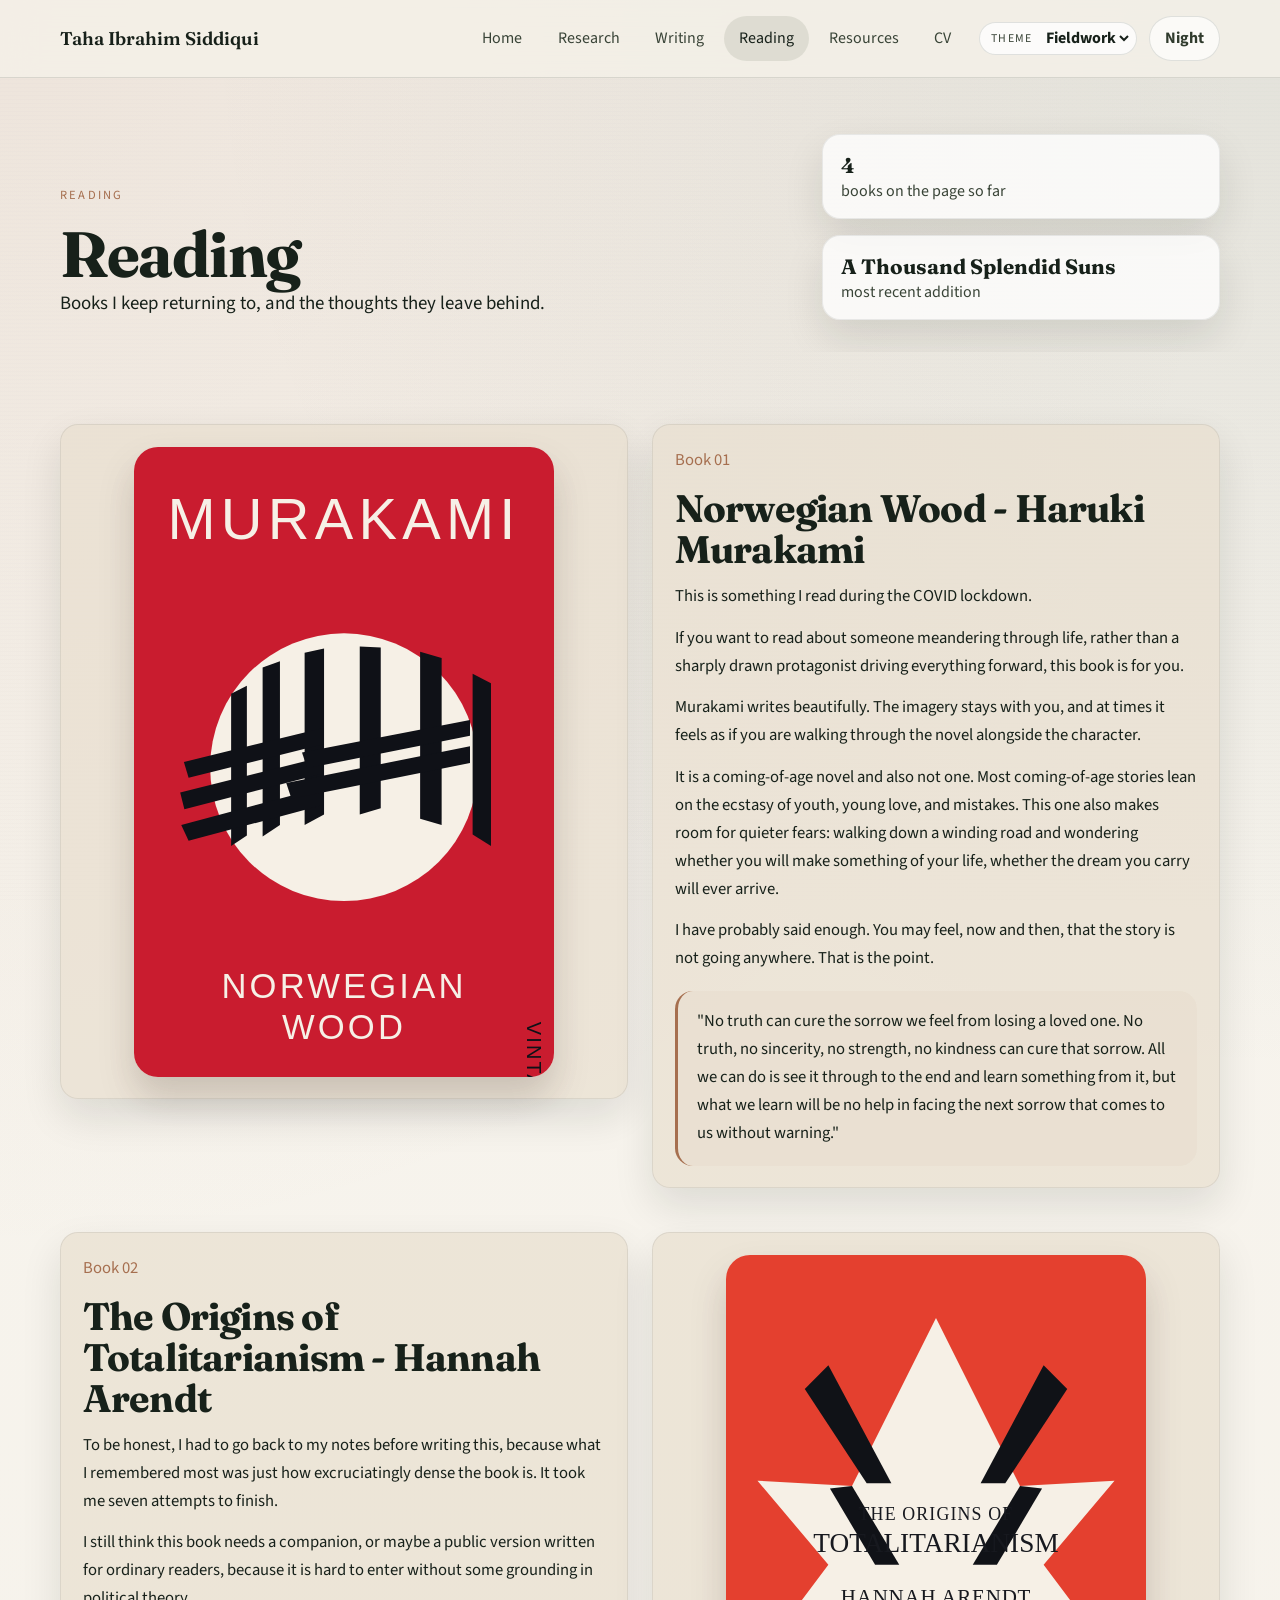
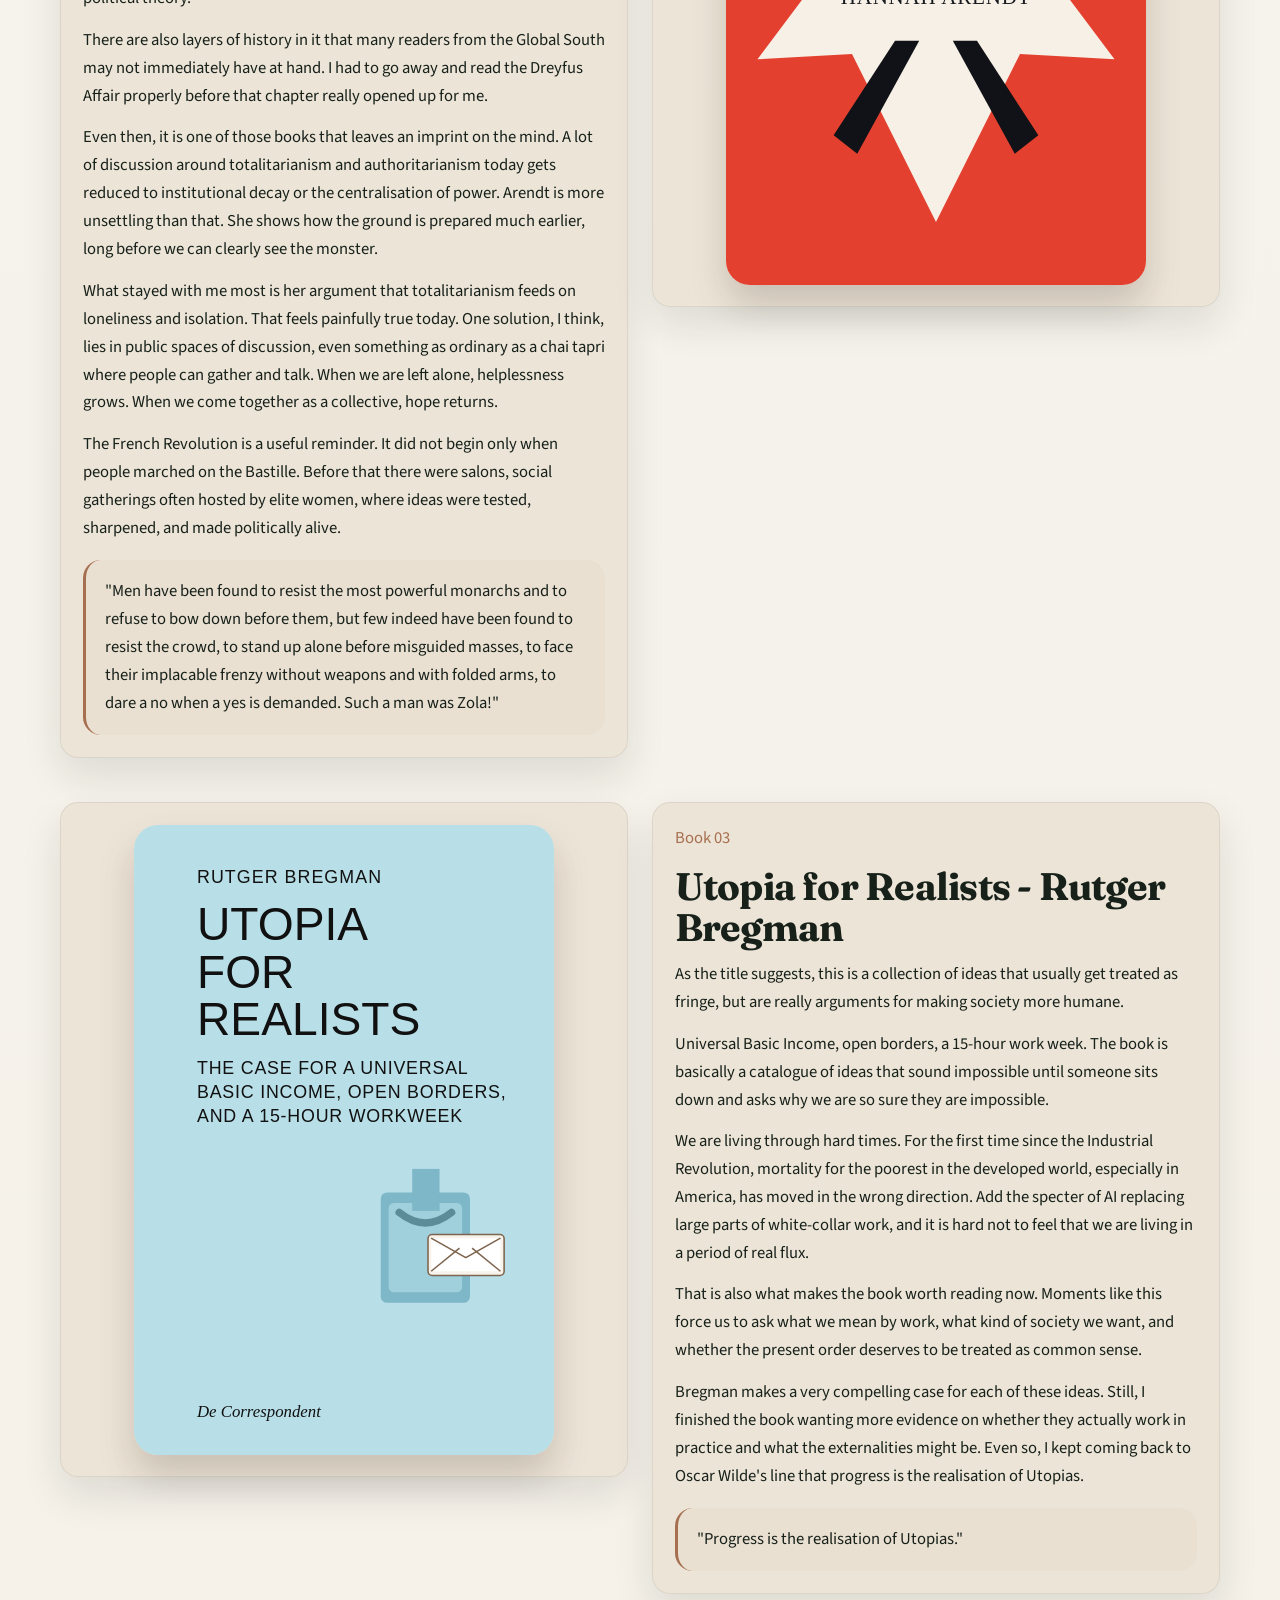
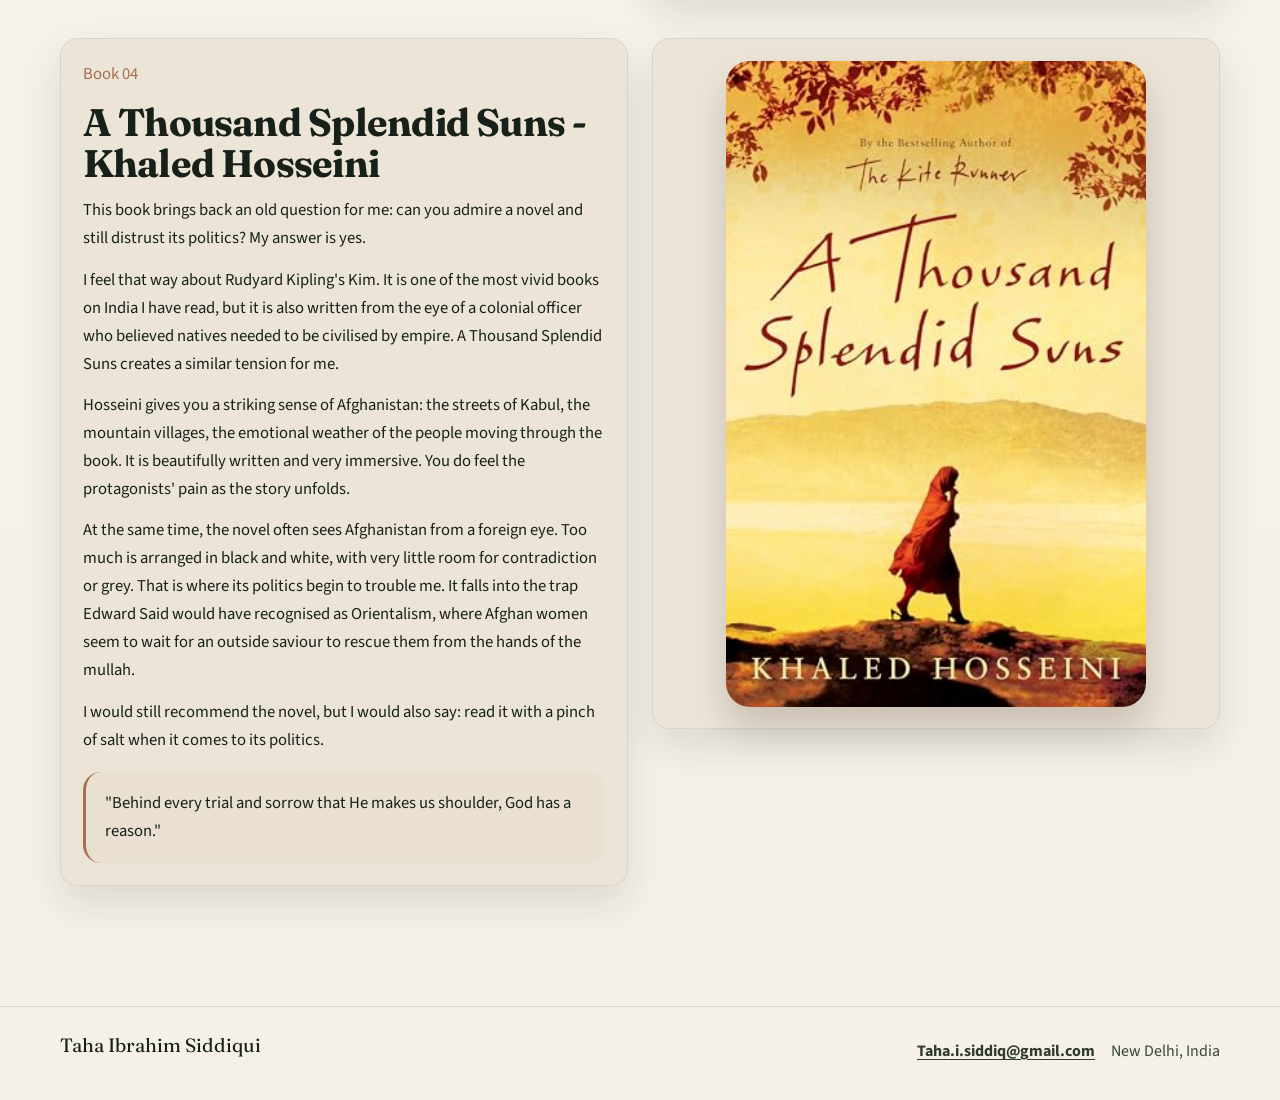
==== reading.html @ 911e57ed "Add Hosseini reading entry" ====
<!DOCTYPE html>
<html lang="en">
<head>
  <meta charset="utf-8">
  <meta name="viewport" content="width=device-width, initial-scale=1">
  <meta name="description" content="Reading notes and favorite books by Taha Ibrahim Siddiqui.">
  <meta name="theme-color" content="#4e5a46">
  <title>Reading | Taha Ibrahim Siddiqui</title>
  <link rel="preconnect" href="https://fonts.googleapis.com">
  <link rel="preconnect" href="https://fonts.gstatic.com" crossorigin>
  <link href="https://fonts.googleapis.com/css2?family=Fraunces:opsz,wght@9..144,400;9..144,500;9..144,600;9..144,700&family=Source+Sans+3:wght@400;500;600;700&display=swap" rel="stylesheet">
  <link rel="stylesheet" href="assets/css/styles.css?v=20260327b">
</head>
<body data-page="reading">
  <a class="skip-link" href="#main-content">Skip to content</a>
  <header class="site-header" id="site-header"></header>
  <main id="main-content">
    <section class="page-hero page-hero--compact reveal" id="page-hero"></section>
    <section class="section-shell reveal" id="reading-page"></section>
  </main>
  <footer class="site-footer" id="site-footer"></footer>
  <noscript>
    <div class="noscript-banner">
      JavaScript is required to render the reading page. The featured title is
      <strong>Norwegian Wood</strong> by Haruki Murakami.
    </div>
  </noscript>
  <script type="module" src="assets/js/reading.js?v=20260331a"></script>
</body>
</html>
---- assets/css/styles.css ----
:root {
  --paper: #f5f1e8;
  --paper-deep: #e9dfcf;
  --ink: #17211a;
  --ink-soft: #394437;
  --olive: #4e5a46;
  --olive-deep: #303b2d;
  --clay: #a66f4f;
  --line: rgba(23, 33, 26, 0.12);
  --shadow: 0 18px 40px rgba(18, 26, 18, 0.11);
  --radius-lg: 28px;
  --radius-md: 18px;
  --shell: min(1160px, calc(100vw - 2rem));
  --transition: 220ms ease;
  --glow-a: rgba(166, 111, 79, 0.12);
  --glow-b: rgba(78, 90, 70, 0.12);
  --hero-top: rgba(78, 90, 70, 0.2);
  --hero-bottom: rgba(48, 59, 45, 0.48);
  --hero-text: #f7f4ee;
  --hero-text-muted: rgba(247, 244, 238, 0.78);
  --surface: rgba(255, 255, 255, 0.76);
  --surface-soft: rgba(233, 223, 207, 0.7);
  --surface-strong: rgba(245, 241, 232, 0.96);
  --gallery-top: #303b2d;
  --gallery-bottom: #20281f;
  --gallery-glow: rgba(166, 111, 79, 0.22);
  --gallery-frame: rgba(255, 255, 255, 0.08);
  --background-top: #f7f4ee;
  --body-grain: rgba(255, 255, 255, 0.05);
  --body-lines: rgba(23, 33, 26, 0.015);
  --header-bg: rgba(245, 241, 232, 0.82);
  --nav-hover: rgba(78, 90, 70, 0.12);
  --button-bg: #f7f4ee;
  --button-text: #303b2d;
  --nav-toggle-bg: rgba(255, 255, 255, 0.65);
  --theme-toggle-bg: rgba(255, 255, 255, 0.68);
  --theme-toggle-border: rgba(23, 33, 26, 0.12);
  --theme-toggle-text: #303b2d;
  --theme-toggle-active-bg: #303b2d;
  --theme-toggle-active-text: #f7f4ee;
  --hero-frame-border: rgba(255, 255, 255, 0.76);
  --hero-media-bg: transparent;
  --chip-bg: rgba(78, 90, 70, 0.12);
  --chip-text: #303b2d;
  --article-media-bg: rgba(255, 255, 255, 0.58);
  --resource-media-bg: rgba(255, 255, 255, 0.58);
  --noscript-bg: rgba(255, 255, 255, 0.86);
  --lightbox-button-bg: rgba(247, 244, 238, 0.16);
}

body[data-theme="river"] {
  --paper: #eef4f5;
  --paper-deep: #dbe9e7;
  --ink: #183035;
  --ink-soft: #3d5a60;
  --olive: #336b73;
  --olive-deep: #17474e;
  --clay: #9a6d57;
  --line: rgba(24, 48, 53, 0.12);
  --glow-a: rgba(154, 109, 87, 0.1);
  --glow-b: rgba(51, 107, 115, 0.12);
  --hero-top: rgba(51, 107, 115, 0.2);
  --hero-bottom: rgba(23, 71, 78, 0.5);
  --gallery-top: #17474e;
  --gallery-bottom: #102e33;
  --gallery-glow: rgba(154, 109, 87, 0.18);
}

body[data-theme="brick"] {
  --paper: #f7efe8;
  --paper-deep: #ead6ca;
  --ink: #2e1d18;
  --ink-soft: #5f4138;
  --olive: #8b4f3c;
  --olive-deep: #5f2f22;
  --clay: #b57752;
  --line: rgba(46, 29, 24, 0.12);
  --glow-a: rgba(181, 119, 82, 0.16);
  --glow-b: rgba(95, 47, 34, 0.08);
  --hero-top: rgba(139, 79, 60, 0.22);
  --hero-bottom: rgba(95, 47, 34, 0.5);
  --gallery-top: #5f2f22;
  --gallery-bottom: #341814;
  --gallery-glow: rgba(181, 119, 82, 0.22);
}

body[data-theme="night"] {
  --paper: #101816;
  --paper-deep: #16201d;
  --ink: #edf4ef;
  --ink-soft: #a9bbb3;
  --olive: #78a89b;
  --olive-deep: #b5ddd2;
  --clay: #d5b48e;
  --line: rgba(237, 244, 239, 0.1);
  --shadow: 0 20px 44px rgba(0, 0, 0, 0.35);
  --glow-a: rgba(120, 168, 155, 0.14);
  --glow-b: rgba(77, 102, 129, 0.12);
  --hero-top: rgba(5, 10, 10, 0.12);
  --hero-bottom: rgba(7, 12, 12, 0.52);
  --hero-text: #f2f7f3;
  --hero-text-muted: rgba(242, 247, 243, 0.78);
  --surface: rgba(21, 29, 27, 0.82);
  --surface-soft: rgba(17, 25, 24, 0.9);
  --surface-strong: rgba(21, 29, 27, 0.96);
  --gallery-top: #0f1718;
  --gallery-bottom: #091012;
  --gallery-glow: rgba(120, 168, 155, 0.18);
  --gallery-frame: rgba(255, 255, 255, 0.04);
  --background-top: #0d1312;
  --body-grain: rgba(255, 255, 255, 0.02);
  --body-lines: rgba(255, 255, 255, 0.03);
  --header-bg: rgba(12, 18, 17, 0.82);
  --nav-hover: rgba(120, 168, 155, 0.18);
  --button-bg: #edf4ef;
  --button-text: #10201c;
  --nav-toggle-bg: rgba(15, 22, 21, 0.9);
  --theme-toggle-bg: rgba(18, 27, 25, 0.92);
  --theme-toggle-border: rgba(237, 244, 239, 0.12);
  --theme-toggle-text: #edf4ef;
  --theme-toggle-active-bg: #edf4ef;
  --theme-toggle-active-text: #10201c;
  --hero-frame-border: rgba(255, 255, 255, 0.22);
  --hero-media-bg: transparent;
  --chip-bg: rgba(120, 168, 155, 0.16);
  --chip-text: #d8efe8;
  --article-media-bg: rgba(255, 255, 255, 0.05);
  --resource-media-bg: rgba(255, 255, 255, 0.05);
  --noscript-bg: rgba(21, 29, 27, 0.94);
  --lightbox-button-bg: rgba(237, 244, 239, 0.18);
}

*,
*::before,
*::after {
  box-sizing: border-box;
}

html {
  scroll-behavior: smooth;
}

body {
  margin: 0;
  font-family: "Source Sans 3", sans-serif;
  color: var(--ink);
  background:
    radial-gradient(circle at top left, var(--glow-a), transparent 28%),
    radial-gradient(circle at top right, var(--glow-b), transparent 24%),
    linear-gradient(180deg, var(--background-top) 0%, var(--paper) 100%);
  min-height: 100vh;
}

body::before {
  content: "";
  position: fixed;
  inset: 0;
  pointer-events: none;
  background-image:
    linear-gradient(var(--body-grain), var(--body-grain)),
    repeating-linear-gradient(
      0deg,
      var(--body-lines),
      var(--body-lines) 1px,
      transparent 1px,
      transparent 4px
    );
  opacity: 0.55;
}

img {
  display: block;
  max-width: 100%;
}

a {
  color: inherit;
}

button,
input,
textarea,
select {
  font: inherit;
}

.shell,
.section-shell {
  width: var(--shell);
  margin-inline: auto;
}

.section-shell {
  padding: 4.5rem 0;
}

.section-shell--wide {
  width: min(1240px, calc(100vw - 2rem));
}

.skip-link {
  position: absolute;
  left: 1rem;
  top: -3rem;
  padding: 0.7rem 1rem;
  background: var(--olive-deep);
  color: #fff;
  border-radius: 999px;
  z-index: 20;
}

.skip-link:focus {
  top: 1rem;
}

.site-header {
  position: sticky;
  top: 0;
  z-index: 10;
  backdrop-filter: blur(16px);
  background: var(--header-bg);
  border-bottom: 1px solid var(--line);
}

.site-header__inner {
  display: flex;
  align-items: center;
  justify-content: space-between;
  gap: 1rem;
  padding: 1rem 0;
}

.site-header__cluster {
  display: flex;
  align-items: center;
  gap: 0.75rem;
}

.brand {
  display: inline-flex;
  flex-direction: column;
  gap: 0.1rem;
  text-decoration: none;
}

.brand__eyebrow {
  font-size: 0.74rem;
  letter-spacing: 0.16em;
  text-transform: uppercase;
  color: var(--ink-soft);
}

.brand__name {
  font-family: "Fraunces", serif;
  font-size: 1.15rem;
  font-weight: 600;
}

.site-nav {
  display: flex;
  align-items: center;
  gap: 0.3rem;
}

.site-nav__link {
  text-decoration: none;
  color: var(--ink-soft);
  padding: 0.7rem 0.95rem;
  border-radius: 999px;
  transition: background-color var(--transition), color var(--transition), transform var(--transition);
}

.site-nav__link:hover,
.site-nav__link:focus-visible,
.site-nav__link--active {
  background: var(--nav-hover);
  color: var(--ink);
}

.theme-switcher {
  display: inline-flex;
  align-items: center;
  gap: 0.55rem;
  padding: 0.2rem 0.25rem 0.2rem 0.7rem;
  border-radius: 999px;
  border: 1px solid var(--line);
  background: var(--surface);
}

.theme-switcher__label {
  font-size: 0.74rem;
  letter-spacing: 0.12em;
  text-transform: uppercase;
  color: var(--ink-soft);
}

.theme-select {
  border: none;
  background: transparent;
  color: var(--ink);
  font-weight: 700;
  cursor: pointer;
}

.theme-toggle {
  border: 1px solid var(--theme-toggle-border);
  background: var(--theme-toggle-bg);
  color: var(--theme-toggle-text);
  border-radius: 999px;
  padding: 0.65rem 0.95rem;
  font-weight: 700;
  cursor: pointer;
  transition: transform var(--transition), background-color var(--transition), color var(--transition), border-color var(--transition);
}

.theme-toggle:hover,
.theme-toggle:focus-visible {
  transform: translateY(-1px);
}

.theme-toggle--active {
  background: var(--theme-toggle-active-bg);
  color: var(--theme-toggle-active-text);
}

.nav-toggle {
  display: none;
  border: 1px solid var(--line);
  background: var(--nav-toggle-bg);
  border-radius: 999px;
  padding: 0.65rem 0.95rem;
  color: var(--ink);
  font-weight: 700;
  align-items: center;
  justify-content: center;
  min-width: 4.6rem;
}

.page-hero {
  position: relative;
  overflow: hidden;
}

.page-hero--home {
  padding: 4.5rem 0 3rem;
}

.page-hero--home::before {
  content: "";
  position: absolute;
  inset: 0 0 auto;
  height: 78%;
  background:
    linear-gradient(135deg, rgba(10, 16, 13, 0.02), rgba(10, 16, 13, 0.08)),
    radial-gradient(circle at top left, rgba(255, 255, 255, 0.06), transparent 24%);
  clip-path: polygon(0 0, 100% 0, 100% 82%, 0 100%);
}

.hero-background {
  position: absolute;
  inset: 0 0 auto;
  height: 78%;
  overflow: hidden;
  clip-path: polygon(0 0, 100% 0, 100% 82%, 0 100%);
}

.hero-background__video,
.hero-background__poster,
.hero-background__veil {
  position: absolute;
  inset: 0;
  width: 100%;
  height: 100%;
}

.hero-background__video,
.hero-background__poster {
  object-fit: cover;
}

.hero-background__poster {
  display: none;
}

.hero-background__veil {
  background:
    linear-gradient(120deg, rgba(7, 12, 10, 0.18), rgba(7, 12, 10, 0.02) 40%, rgba(7, 12, 10, 0.24)),
    linear-gradient(135deg, var(--hero-top), var(--hero-bottom));
}

.hero-background--static .hero-background__video {
  display: none;
}

.hero-background--static .hero-background__poster {
  display: block;
}

.page-hero--compact {
  padding: 3.5rem 0 2rem;
}

.hero-grid,
.compact-hero,
.two-column-grid,
.contact-grid,
.card-grid,
.listing-grid,
.resource-grid {
  display: grid;
  gap: 1.5rem;
}

.hero-grid {
  grid-template-columns: minmax(0, 1.35fr) minmax(320px, 0.85fr);
  position: relative;
  z-index: 1;
  align-items: start;
}

.hero-copy {
  color: var(--hero-text);
  padding: 1rem 0 2rem;
}

.eyebrow {
  margin: 0 0 0.9rem;
  font-size: 0.78rem;
  letter-spacing: 0.18em;
  text-transform: uppercase;
  color: var(--hero-text-muted);
}

.page-hero--compact .eyebrow,
.section-heading .eyebrow,
.panel-card__kicker {
  color: var(--clay);
}

h1,
h2,
h3 {
  margin: 0;
  font-family: "Fraunces", serif;
  line-height: 1.06;
  letter-spacing: -0.02em;
}

h1 {
  font-size: clamp(2.8rem, 5vw, 5.25rem);
}

h2 {
  font-size: clamp(2rem, 3vw, 3rem);
}

h3 {
  font-size: 1.45rem;
}

p {
  margin: 0;
  line-height: 1.68;
  font-size: 1.04rem;
}

.hero-copy__lede,
.compact-hero__body,
.section-heading__body {
  font-size: 1.18rem;
  max-width: 62ch;
}

.hero-copy__body {
  display: grid;
  gap: 1rem;
  margin-top: 1.5rem;
  color: rgba(247, 244, 238, 0.9);
}

.button-row,
.card-links,
.gallery-controls,
.filter-bar,
.gallery-dots {
  display: flex;
  flex-wrap: wrap;
  gap: 0.75rem;
}

.button,
.filter-button,
.gallery-dot {
  appearance: none;
  border: none;
  border-radius: 999px;
  text-decoration: none;
  cursor: pointer;
  transition: transform var(--transition), background-color var(--transition), color var(--transition), border-color var(--transition);
}

.button {
  background: var(--button-bg);
  color: var(--button-text);
  padding: 0.88rem 1.2rem;
  font-weight: 700;
  box-shadow: 0 12px 24px rgba(0, 0, 0, 0.08);
}

.button:hover,
.button:focus-visible,
.filter-button:hover,
.filter-button:focus-visible,
.gallery-dot:hover,
.gallery-dot:focus-visible {
  transform: translateY(-1px);
}

.button--ghost {
  background: rgba(255, 255, 255, 0.08);
  border: 1px solid rgba(255, 255, 255, 0.28);
  color: var(--hero-text);
}

.button--soft {
  background: rgba(78, 90, 70, 0.1);
  color: var(--olive-deep);
  box-shadow: none;
}

.hero-copy .button--soft {
  background: rgba(247, 244, 238, 0.16);
  color: var(--hero-text);
  border: 1px solid rgba(247, 244, 238, 0.24);
}

.hero-media {
  position: relative;
  display: grid;
  gap: 1rem;
  align-content: start;
}

.portrait-card {
  margin: 0;
  border-radius: var(--radius-lg);
  overflow: hidden;
  background: #ece4d6;
  box-shadow: var(--shadow);
  border: 10px solid var(--hero-frame-border);
  display: grid;
  place-items: center;
  padding: 1rem;
}

.portrait-card img {
  width: 100%;
  height: auto;
  max-height: 34rem;
  object-fit: contain;
  border-radius: 20px;
}

.portrait-card--hero {
  background: var(--hero-media-bg);
  backdrop-filter: blur(10px);
}

.page-hero--home .hero-stat {
  background: var(--surface-strong);
  border-color: var(--line);
  backdrop-filter: blur(6px);
}

.page-hero--home .hero-stat__label {
  color: var(--ink-soft);
}

.page-hero--home .hero-stat strong {
  color: var(--ink);
}

.hero-stats {
  display: grid;
  gap: 0.85rem;
}

.hero-stat,
.panel-card,
.story-card,
.timeline-card,
.contact-card,
.resource-card {
  background: var(--surface);
  border: 1px solid rgba(23, 33, 26, 0.08);
  border-radius: var(--radius-md);
  box-shadow: var(--shadow);
  padding: 1.35rem;
  display: grid;
  gap: 0.85rem;
}

.panel-card,
.contact-card--soft {
  background: var(--surface-soft);
}

.hero-stat__label,
.story-card__meta,
.resource-card__meta,
.timeline-card__period,
.listing-count,
.listing-card__subhead {
  display: block;
  color: var(--ink-soft);
  font-size: 0.88rem;
}

.hero-stat strong,
.compact-hero__meta strong {
  display: block;
  line-height: 1.4;
  font-family: "Fraunces", serif;
}

.section-heading {
  display: grid;
  gap: 0.8rem;
  margin-bottom: 1.8rem;
}

.section-heading--top-gap {
  margin-top: 2rem;
}

.section-heading--light h2,
.section-heading--light p {
  color: var(--hero-text);
}

.section-heading--light .eyebrow {
  color: rgba(247, 244, 238, 0.72);
}

.two-column-grid,
.contact-grid,
.card-grid,
.listing-grid,
.resource-grid {
  grid-template-columns: repeat(2, minmax(0, 1fr));
}

.chips {
  list-style: none;
  padding: 0;
  margin: 0;
  display: flex;
  flex-wrap: wrap;
  gap: 0.55rem;
}

.chip {
  border-radius: 999px;
  background: var(--chip-bg);
  color: var(--chip-text);
  padding: 0.45rem 0.78rem;
  font-size: 0.9rem;
}

.chip--button {
  border: none;
  cursor: pointer;
  transition: transform var(--transition), background-color var(--transition), color var(--transition);
}

.chip--button:hover,
.chip--button:focus-visible {
  transform: translateY(-1px);
}

.story-card__meta,
.resource-card__meta {
  text-transform: uppercase;
  letter-spacing: 0.12em;
}

.listing-card__subhead,
.listing-card__note {
  font-style: italic;
}

.listing-card__note {
  color: var(--ink-soft);
}

.text-link {
  color: var(--olive-deep);
  font-weight: 700;
  text-decoration-thickness: 0.08em;
  text-underline-offset: 0.16em;
}

.timeline {
  display: grid;
  gap: 1rem;
}

.timeline-card__org {
  color: var(--clay);
  font-weight: 700;
}

.quote-panel {
  margin-top: 1.5rem;
  gap: 1.25rem;
}

.quote-panel--closing {
  max-width: min(860px, 100%);
  margin: 2.25rem auto 0;
  text-align: center;
  justify-items: center;
}

.quote-panel__block {
  margin: 0;
  display: grid;
  gap: 0.7rem;
}

.quote-panel__lead,
.quote-panel__translation {
  font-family: "Fraunces", serif;
  font-size: clamp(1.25rem, 2.1vw, 1.7rem);
  line-height: 1.35;
}

.quote-panel__original {
  font-family: "Fraunces", serif;
  font-size: clamp(1.25rem, 2.3vw, 1.85rem);
  line-height: 1.55;
}

.quote-panel__transliteration {
  font-style: italic;
  color: var(--ink-soft);
}

.quote-panel__attribution {
  color: var(--clay);
  font-size: 0.95rem;
  letter-spacing: 0.08em;
  text-transform: uppercase;
}

.quote-panel--closing .panel-card__kicker,
.quote-panel--closing .quote-panel__transliteration,
.quote-panel--closing .quote-panel__attribution {
  text-align: center;
}

.timeline-card__list,
.resource-list {
  margin: 0;
  padding-left: 1.1rem;
}

.gallery-panel {
  background:
    radial-gradient(circle at top left, var(--gallery-glow), transparent 22%),
    linear-gradient(135deg, var(--gallery-top), var(--gallery-bottom));
  border-radius: calc(var(--radius-lg) + 6px);
  padding: 2rem;
  box-shadow: var(--shadow);
}

.gallery-carousel {
  display: grid;
  gap: 1.25rem;
}

.gallery-carousel__viewport {
  display: grid;
}

.carousel-slide {
  margin: 0;
  display: grid;
  gap: 0.9rem;
  transition: opacity 320ms ease, transform 320ms ease;
  will-change: opacity, transform;
}

.carousel-slide[hidden] {
  display: none !important;
}

.carousel-slide__button {
  border: none;
  background: transparent;
  padding: 0;
  cursor: pointer;
}

.carousel-slide img {
  width: 100%;
  max-height: min(62vh, 520px);
  object-fit: contain;
  border-radius: 24px;
  background: var(--gallery-frame);
  border: 1px solid rgba(255, 255, 255, 0.12);
  padding: 0.4rem;
  transition: transform var(--transition);
}

.carousel-slide__button:hover img,
.carousel-slide__button:focus-visible img {
  transform: translateY(-2px);
}

.gallery-carousel__status {
  color: rgba(247, 244, 238, 0.92);
}

.gallery-carousel__footer,
.gallery-carousel__meta {
  display: flex;
  align-items: center;
  justify-content: space-between;
  gap: 1rem;
}

.gallery-carousel__meta {
  flex-wrap: wrap;
}

.gallery-carousel__status {
  font-size: 0.95rem;
  letter-spacing: 0.08em;
  text-transform: uppercase;
}

.gallery-thumbs {
  display: flex;
  gap: 0.85rem;
  overflow-x: auto;
  padding-bottom: 0.35rem;
}

.gallery-thumb {
  flex: 0 0 clamp(5rem, 9vw, 6.5rem);
  border: 1px solid rgba(255, 255, 255, 0.18);
  border-radius: 18px;
  background: var(--gallery-frame);
  padding: 0.35rem;
  cursor: pointer;
  transition: transform var(--transition), border-color var(--transition), background-color var(--transition);
}

.gallery-thumb img {
  width: 100%;
  height: 4.75rem;
  object-fit: contain;
  border-radius: 12px;
  background: rgba(255, 255, 255, 0.06);
}

.gallery-thumb:hover,
.gallery-thumb:focus-visible {
  transform: translateY(-2px);
}

.gallery-thumb--active {
  border-color: rgba(255, 255, 255, 0.82);
  background: rgba(255, 255, 255, 0.16);
}

.gallery-dot {
  width: 0.95rem;
  height: 0.95rem;
  padding: 0;
  background: rgba(255, 255, 255, 0.28);
  border: 1px solid rgba(255, 255, 255, 0.32);
}

.gallery-dot--active {
  background: #fff;
}

.compact-hero {
  grid-template-columns: minmax(0, 1.3fr) minmax(240px, 0.7fr);
  align-items: end;
}

.compact-hero__meta {
  display: grid;
  gap: 1rem;
}

.compact-hero__meta > div {
  background: var(--surface);
  border: 1px solid rgba(23, 33, 26, 0.08);
  border-radius: var(--radius-md);
  padding: 1rem 1.1rem;
  box-shadow: var(--shadow);
}

.compact-hero__meta strong {
  font-size: 1.3rem;
}

.compact-hero__meta span {
  color: var(--ink-soft);
}

.filter-bar {
  margin-bottom: 1rem;
}

.filter-button {
  padding: 0.8rem 1rem;
  background: var(--surface);
  border: 1px solid rgba(23, 33, 26, 0.08);
  color: var(--ink-soft);
}

.filter-button--active {
  background: var(--olive);
  color: #fff;
}

.is-filter-hidden {
  display: none !important;
}

.listing-count {
  margin-bottom: 1rem;
}

.section-stack {
  display: grid;
  gap: 2.75rem;
}

.resource-card {
  gap: 0.8rem;
  align-content: start;
  grid-auto-rows: min-content;
}

.resource-card--link {
  text-decoration: none;
  transition: transform var(--transition), border-color var(--transition), box-shadow var(--transition), background-color var(--transition);
}

.resource-card--link:hover,
.resource-card--link:focus-visible {
  transform: translateY(-2px);
  border-color: rgba(78, 90, 70, 0.28);
}

.resource-card--link:focus-visible {
  outline: 3px solid rgba(78, 90, 70, 0.2);
  outline-offset: 3px;
}

.resource-card--media {
  padding: 0;
  gap: 0;
  overflow: hidden;
}

.resource-card__image {
  background: var(--resource-media-bg);
  border-bottom: 1px solid rgba(23, 33, 26, 0.08);
}

.resource-card__image img {
  width: 100%;
  aspect-ratio: 16 / 9;
  object-fit: cover;
  padding: 0.4rem;
}

.resource-card__image--contain img {
  object-fit: contain;
  background: var(--paper-deep);
}

.resource-card__body {
  display: grid;
  gap: 0.8rem;
}

.resource-card--media .resource-card__body {
  padding: 1.35rem 1.35rem 0;
}

.resource-card__button {
  display: inline-flex;
  align-items: center;
  justify-content: center;
  justify-self: start;
  align-self: start;
  margin-top: auto;
  width: auto;
  min-height: 0;
  line-height: 1.1;
  white-space: nowrap;
}

.resource-card--media .resource-card__button {
  margin: 0 1.35rem 1.35rem;
}

.article-card {
  padding: 0;
  overflow: hidden;
  display: block;
}

.article-card__media {
  display: block;
}

.article-card__media img {
  width: 100%;
  aspect-ratio: 16 / 9;
  object-fit: contain;
  background: var(--article-media-bg);
  padding: 0.35rem;
}

.article-card__body {
  padding: 1.35rem;
  display: grid;
  gap: 0.85rem;
}

.contact-card__aside {
  color: var(--ink-soft);
}

.contact-grid--top-gap {
  margin-top: 1.5rem;
}

.reading-layout {
  align-items: start;
}

.reading-entry {
  align-items: start;
}

.reading-entry:nth-child(even) .reading-cover-panel {
  order: 2;
}

.reading-entry:nth-child(even) .reading-panel {
  order: 1;
}

.reading-cover-panel {
  place-items: center;
  background: var(--surface-soft);
}

.reading-cover {
  width: min(100%, 420px);
  height: auto;
  display: block;
  border-radius: 24px;
  box-shadow: 0 20px 36px rgba(39, 23, 17, 0.18);
}

.reading-panel {
  align-content: start;
}

.reading-quote {
  margin: 0.25rem 0 0;
  padding: 1.1rem 1.2rem;
  border-left: 3px solid var(--clay);
  border-radius: 18px;
  background: var(--surface-soft);
}

.reading-quote p {
  margin: 0;
}

.site-footer {
  border-top: 1px solid var(--line);
  margin-top: 3rem;
  padding: 1.4rem 0 2.4rem;
}

.site-footer__inner {
  display: flex;
  align-items: flex-end;
  justify-content: space-between;
  gap: 1rem;
}

.site-footer__title {
  font-family: "Fraunces", serif;
  font-size: 1.2rem;
}

.site-footer__meta {
  color: var(--ink-soft);
}

.site-footer__meta {
  display: flex;
  flex-wrap: wrap;
  gap: 1rem;
}

.noscript-banner {
  width: var(--shell);
  margin: 1rem auto 0;
  padding: 1rem 1.1rem;
  border-radius: var(--radius-md);
  background: var(--noscript-bg);
  border: 1px solid var(--line);
}

.lightbox {
  position: fixed;
  inset: 0;
  display: none;
  align-items: center;
  justify-content: center;
  gap: 1rem;
  padding: 1.5rem;
  background: rgba(10, 14, 11, 0.82);
  z-index: 30;
}

.lightbox--open {
  display: flex;
}

.lightbox__figure {
  margin: 0;
  max-width: min(1000px, 80vw);
  display: grid;
  gap: 0.8rem;
}

.lightbox__image {
  max-height: 78vh;
  border-radius: 18px;
  box-shadow: 0 18px 36px rgba(0, 0, 0, 0.28);
}

.lightbox__close,
.lightbox__nav {
  border: none;
  background: var(--lightbox-button-bg);
  color: #f7f4ee;
  padding: 0.85rem 1rem;
  border-radius: 999px;
  cursor: pointer;
}

.has-lightbox {
  overflow: hidden;
}

.reveal {
  opacity: 0;
  transform: translateY(18px);
  transition: opacity 500ms ease, transform 500ms ease;
}

.reveal.is-visible {
  opacity: 1;
  transform: translateY(0);
}

@media (prefers-reduced-motion: reduce) {
  html {
    scroll-behavior: auto;
  }

  .reveal {
    opacity: 1;
    transform: none;
    transition: none;
  }
}

@media (max-width: 980px) {
  .hero-grid,
  .compact-hero,
  .card-grid,
  .listing-grid,
  .resource-grid,
  .two-column-grid,
  .contact-grid {
    grid-template-columns: 1fr;
  }

  .gallery-carousel__footer,
  .gallery-carousel__meta,
  .site-footer__inner {
    flex-direction: column;
    align-items: flex-start;
  }
}

@media (max-width: 760px) {
  .nav-toggle {
    display: inline-flex;
  }

  .site-header__inner {
    position: relative;
    align-items: flex-start;
  }

  .brand__eyebrow,
  .theme-switcher__label {
    display: none;
  }

  .brand__name {
    font-size: 1rem;
    max-width: 12rem;
  }

  .site-nav {
    position: absolute;
    left: 1rem;
    right: 1rem;
    top: calc(100% + 0.5rem);
    padding: 0.7rem;
    border-radius: 20px;
    border: 1px solid var(--line);
    background: var(--surface-strong);
    box-shadow: var(--shadow);
    display: none;
    flex-direction: column;
    align-items: stretch;
  }

  .site-nav--open {
    display: flex;
  }

  .site-nav__link {
    width: 100%;
  }

  .page-hero--home {
    padding-top: 3rem;
  }

  .gallery-panel {
    padding: 1.4rem;
  }

  .gallery-thumb {
    flex-basis: 4.8rem;
  }

  .gallery-thumb img {
    height: 4rem;
  }

  .lightbox {
    flex-direction: column;
  }

  .lightbox__figure {
    max-width: 100%;
  }
}
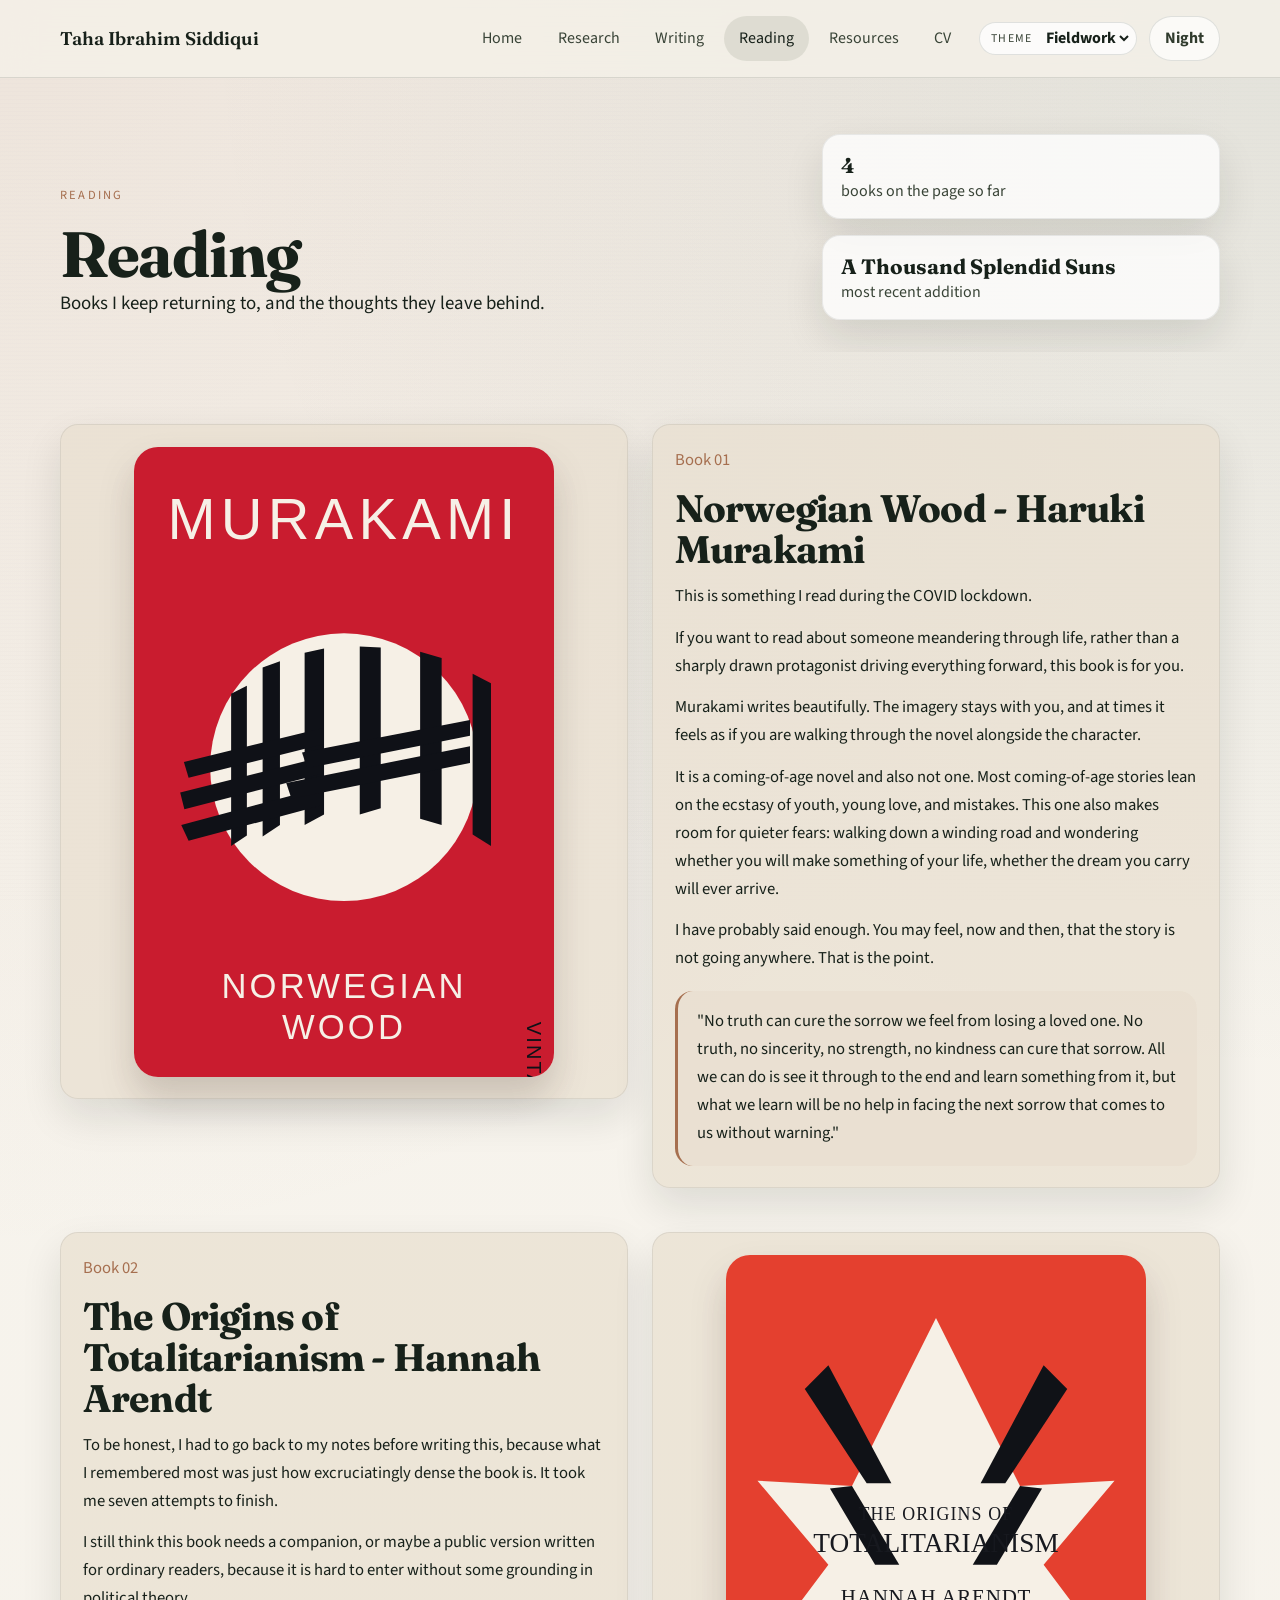
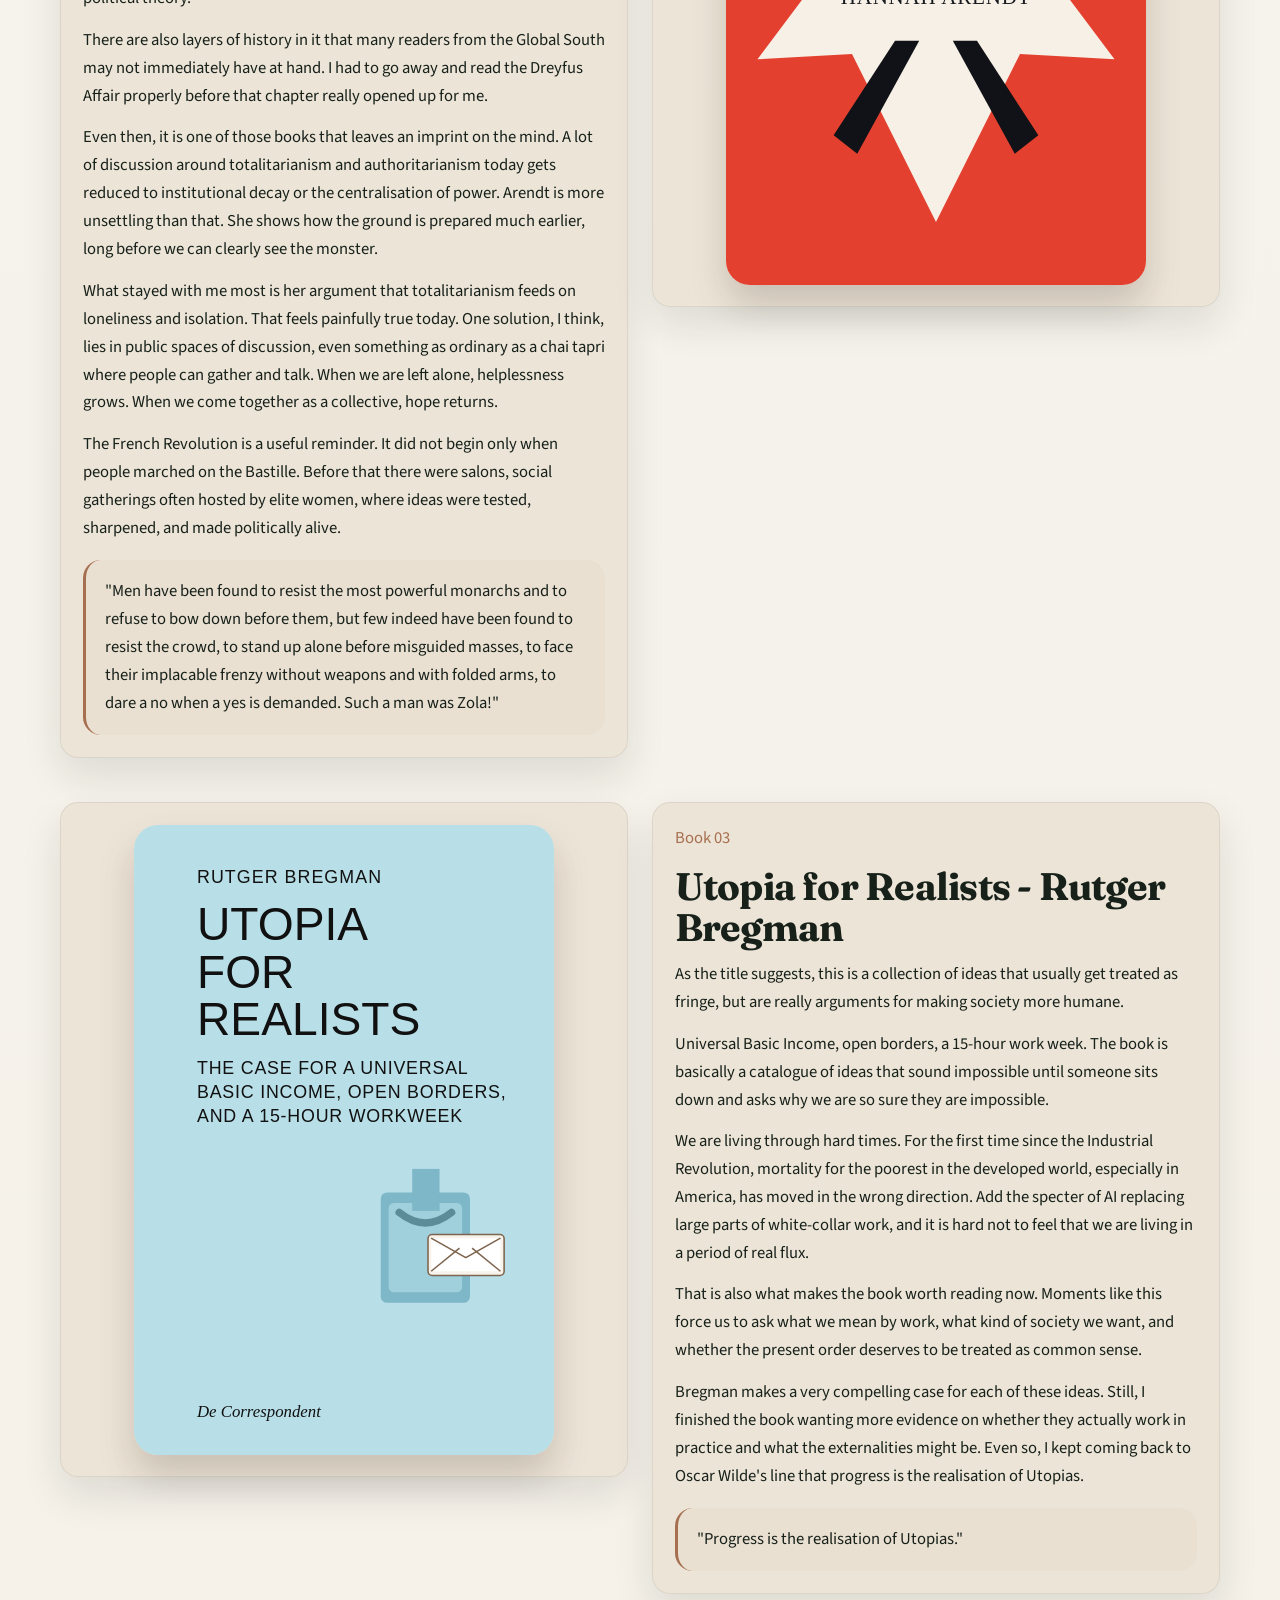
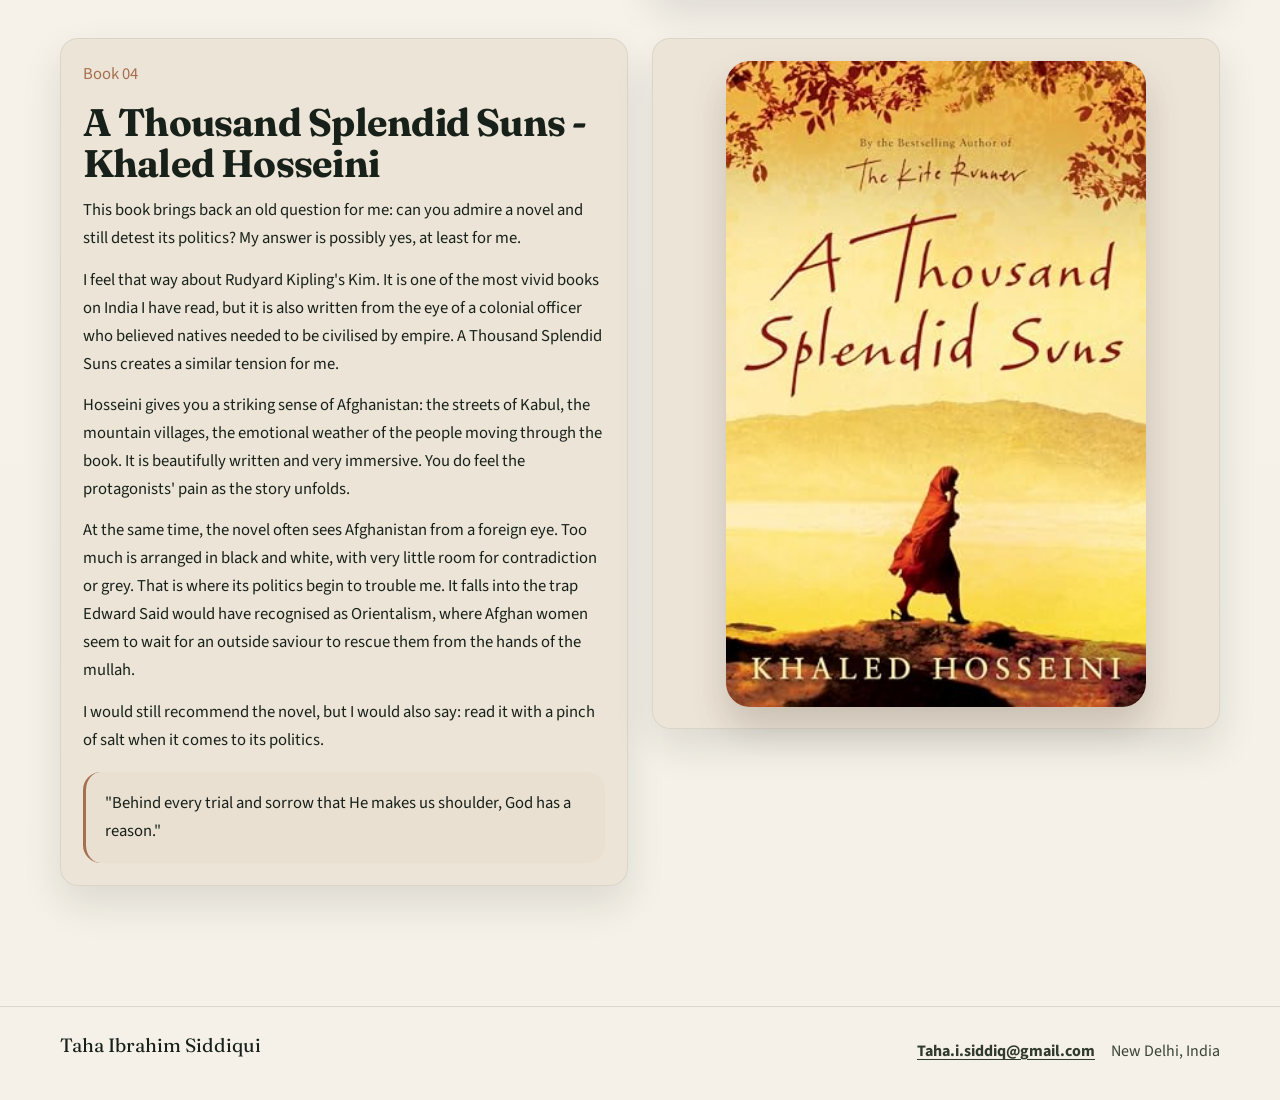
==== commit 23ac0f09: "Adjust Hosseini intro wording" ====
--- a/reading.html
+++ b/reading.html
@@ -25,6 +25,6 @@
       <strong>Norwegian Wood</strong> by Haruki Murakami.
     </div>
   </noscript>
-  <script type="module" src="assets/js/reading.js?v=20260331a"></script>
+  <script type="module" src="assets/js/reading.js?v=20260331b"></script>
 </body>
 </html>
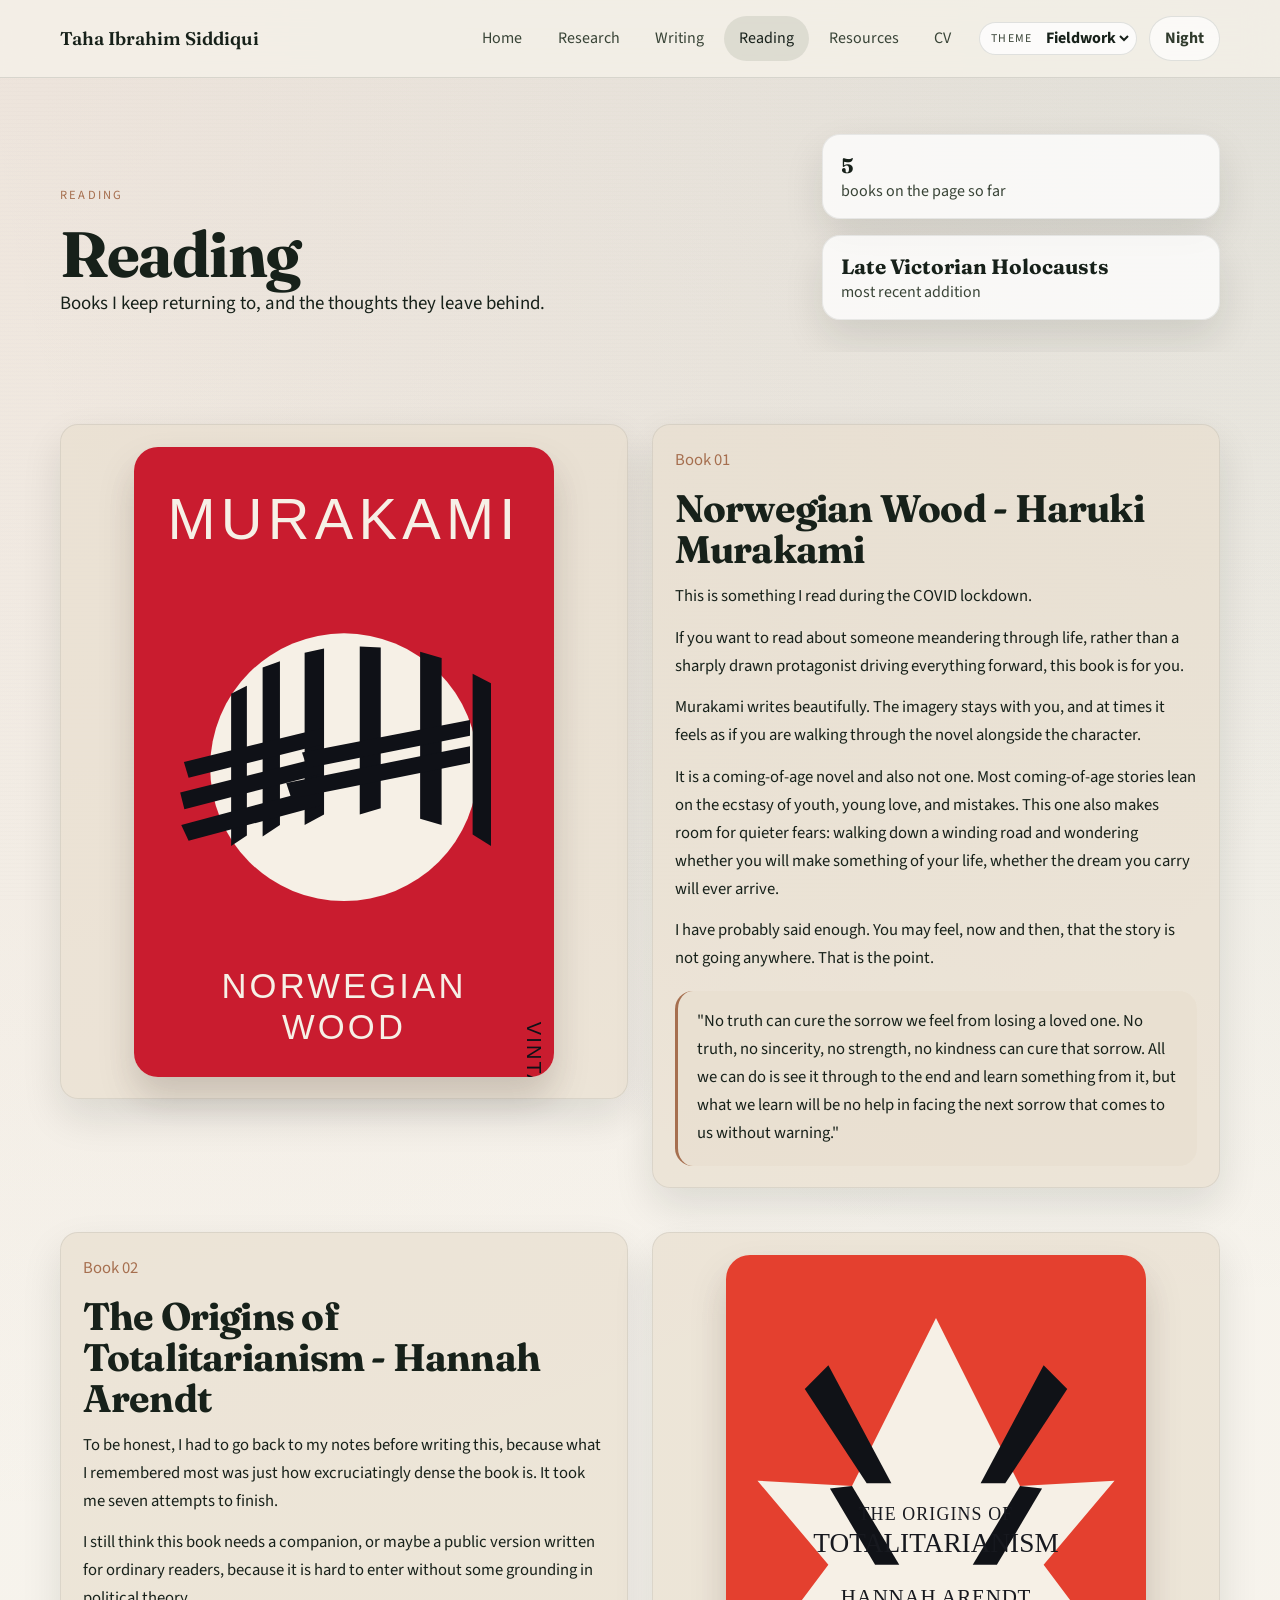
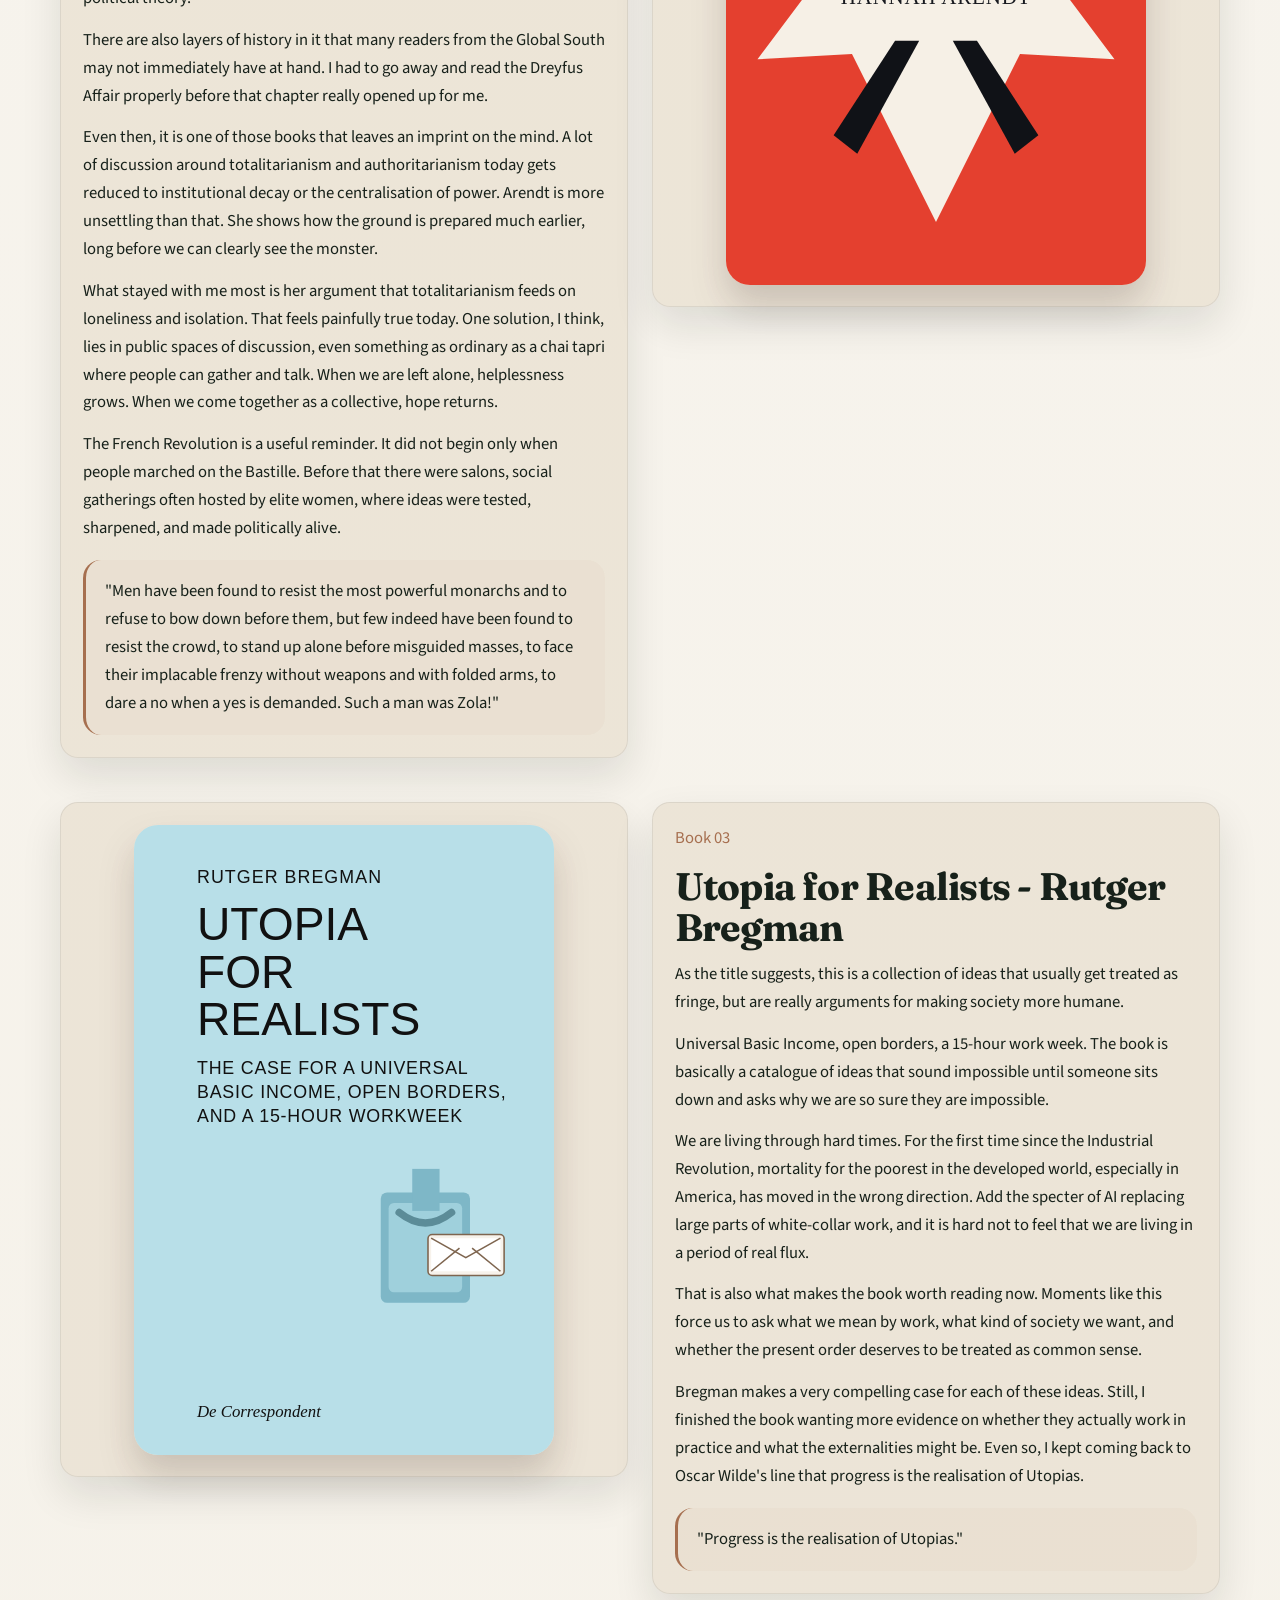
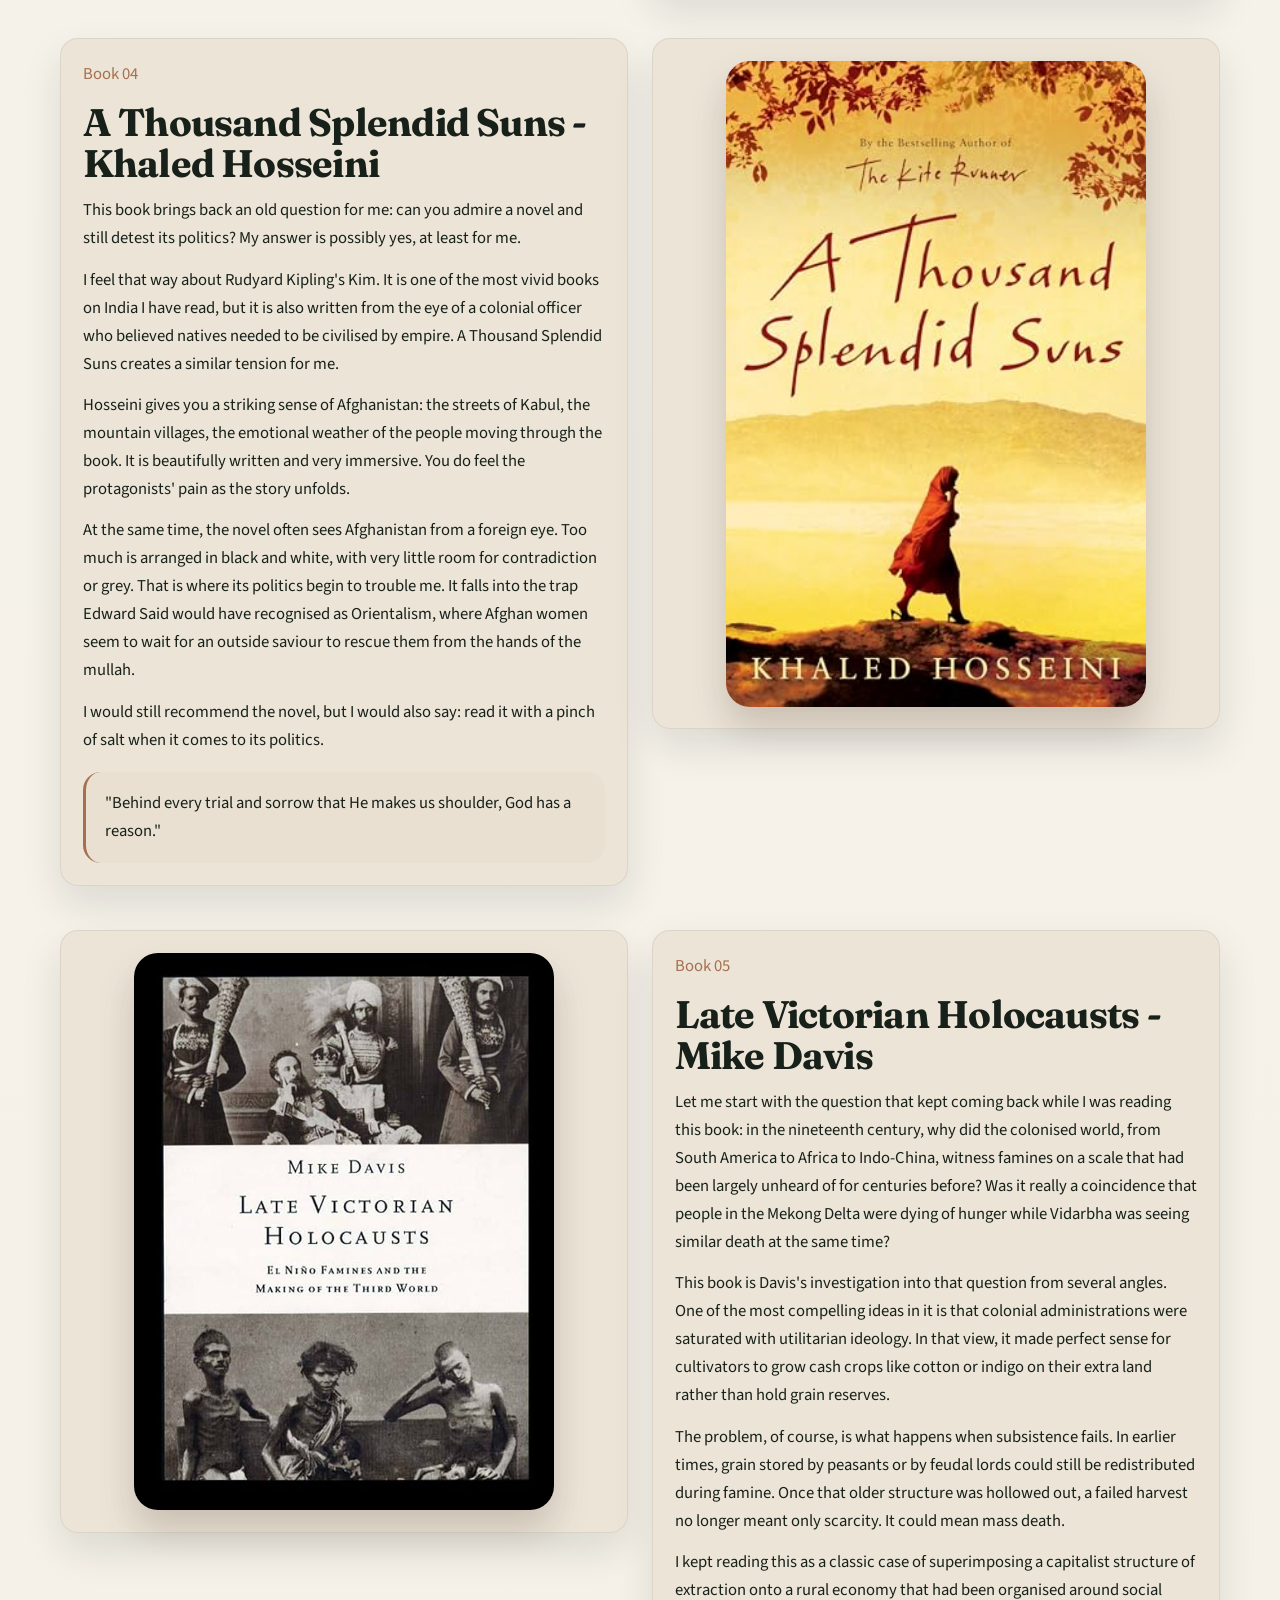
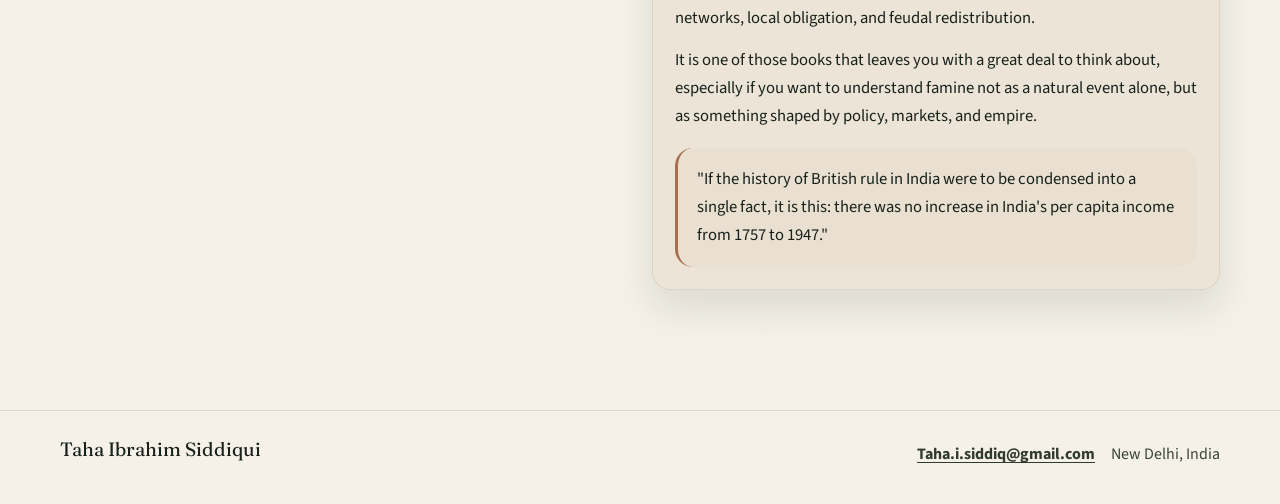
==== commit 80a68999: "Add Mike Davis reading entry" ====
--- a/reading.html
+++ b/reading.html
@@ -21,10 +21,9 @@
   <footer class="site-footer" id="site-footer"></footer>
   <noscript>
     <div class="noscript-banner">
-      JavaScript is required to render the reading page. The featured title is
-      <strong>Norwegian Wood</strong> by Haruki Murakami.
+      JavaScript is required to render the reading page.
     </div>
   </noscript>
-  <script type="module" src="assets/js/reading.js?v=20260331b"></script>
+  <script type="module" src="assets/js/reading.js?v=20260331c"></script>
 </body>
 </html>
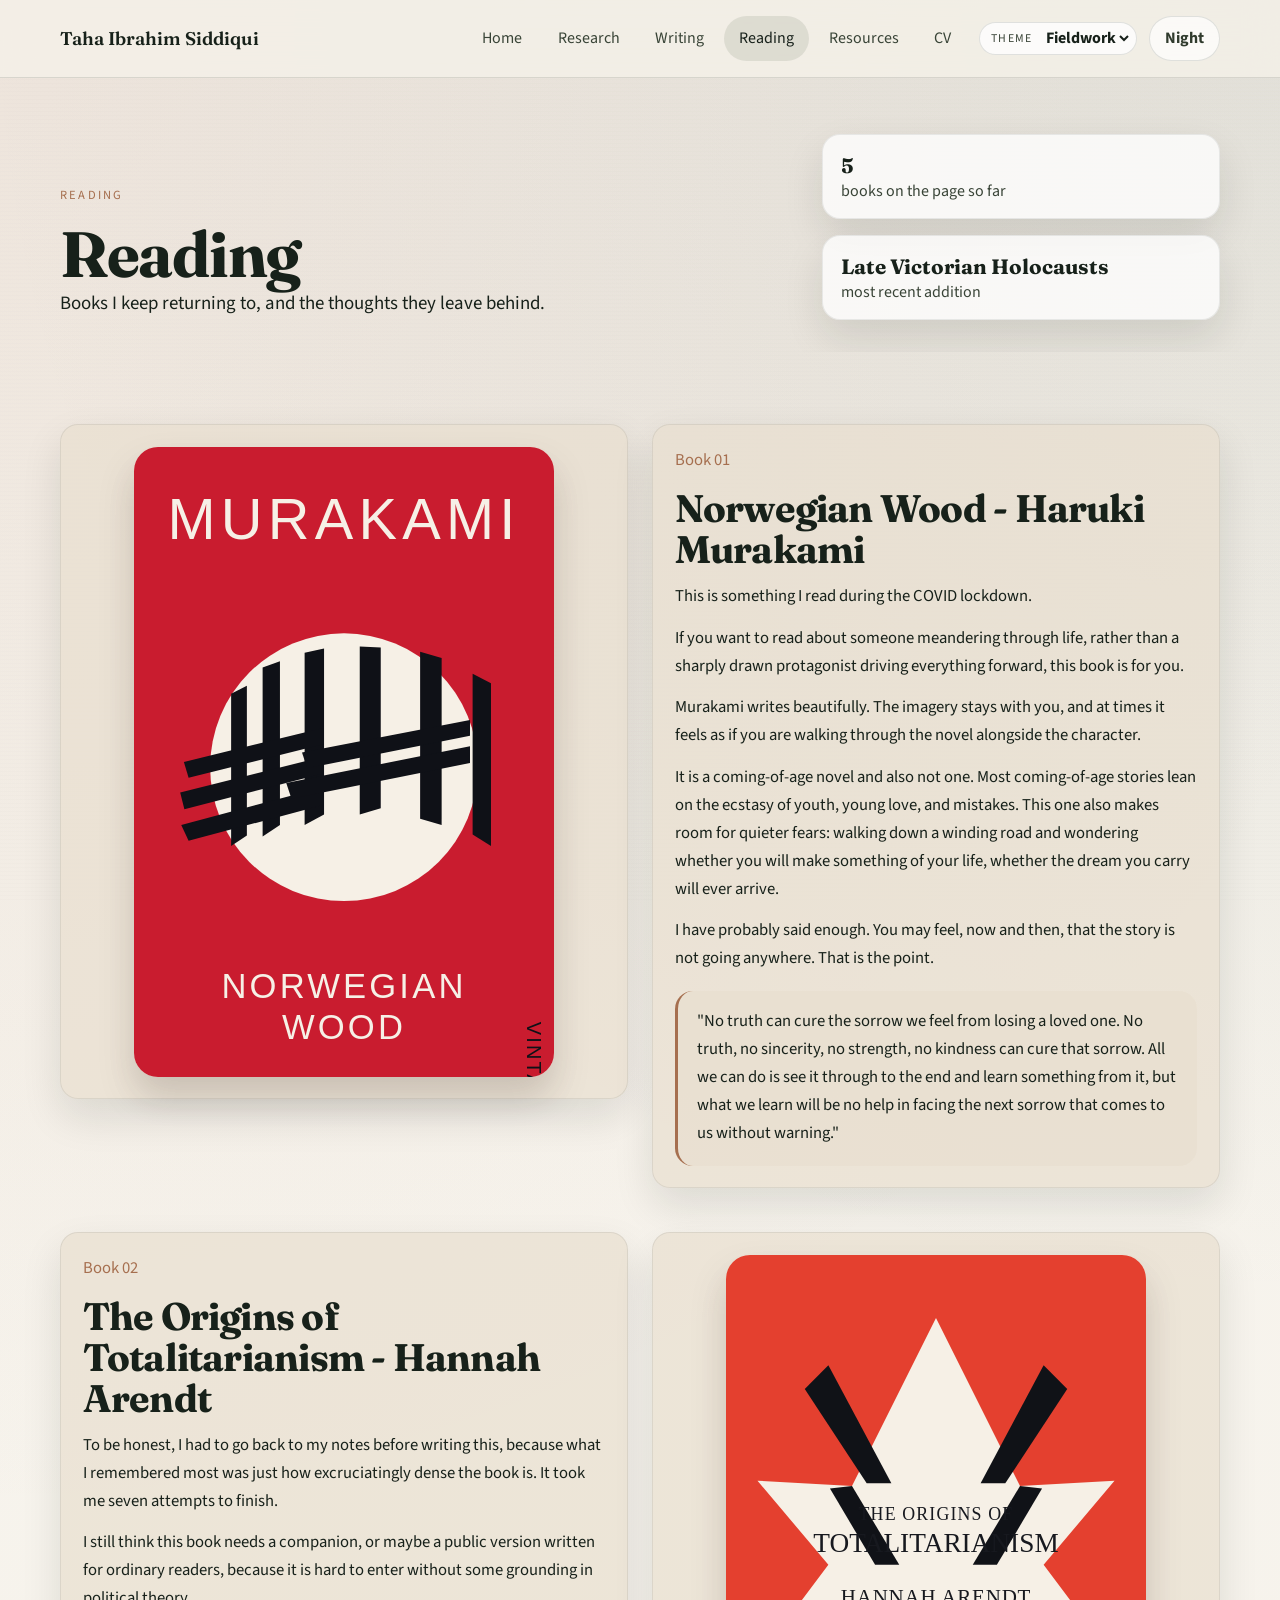
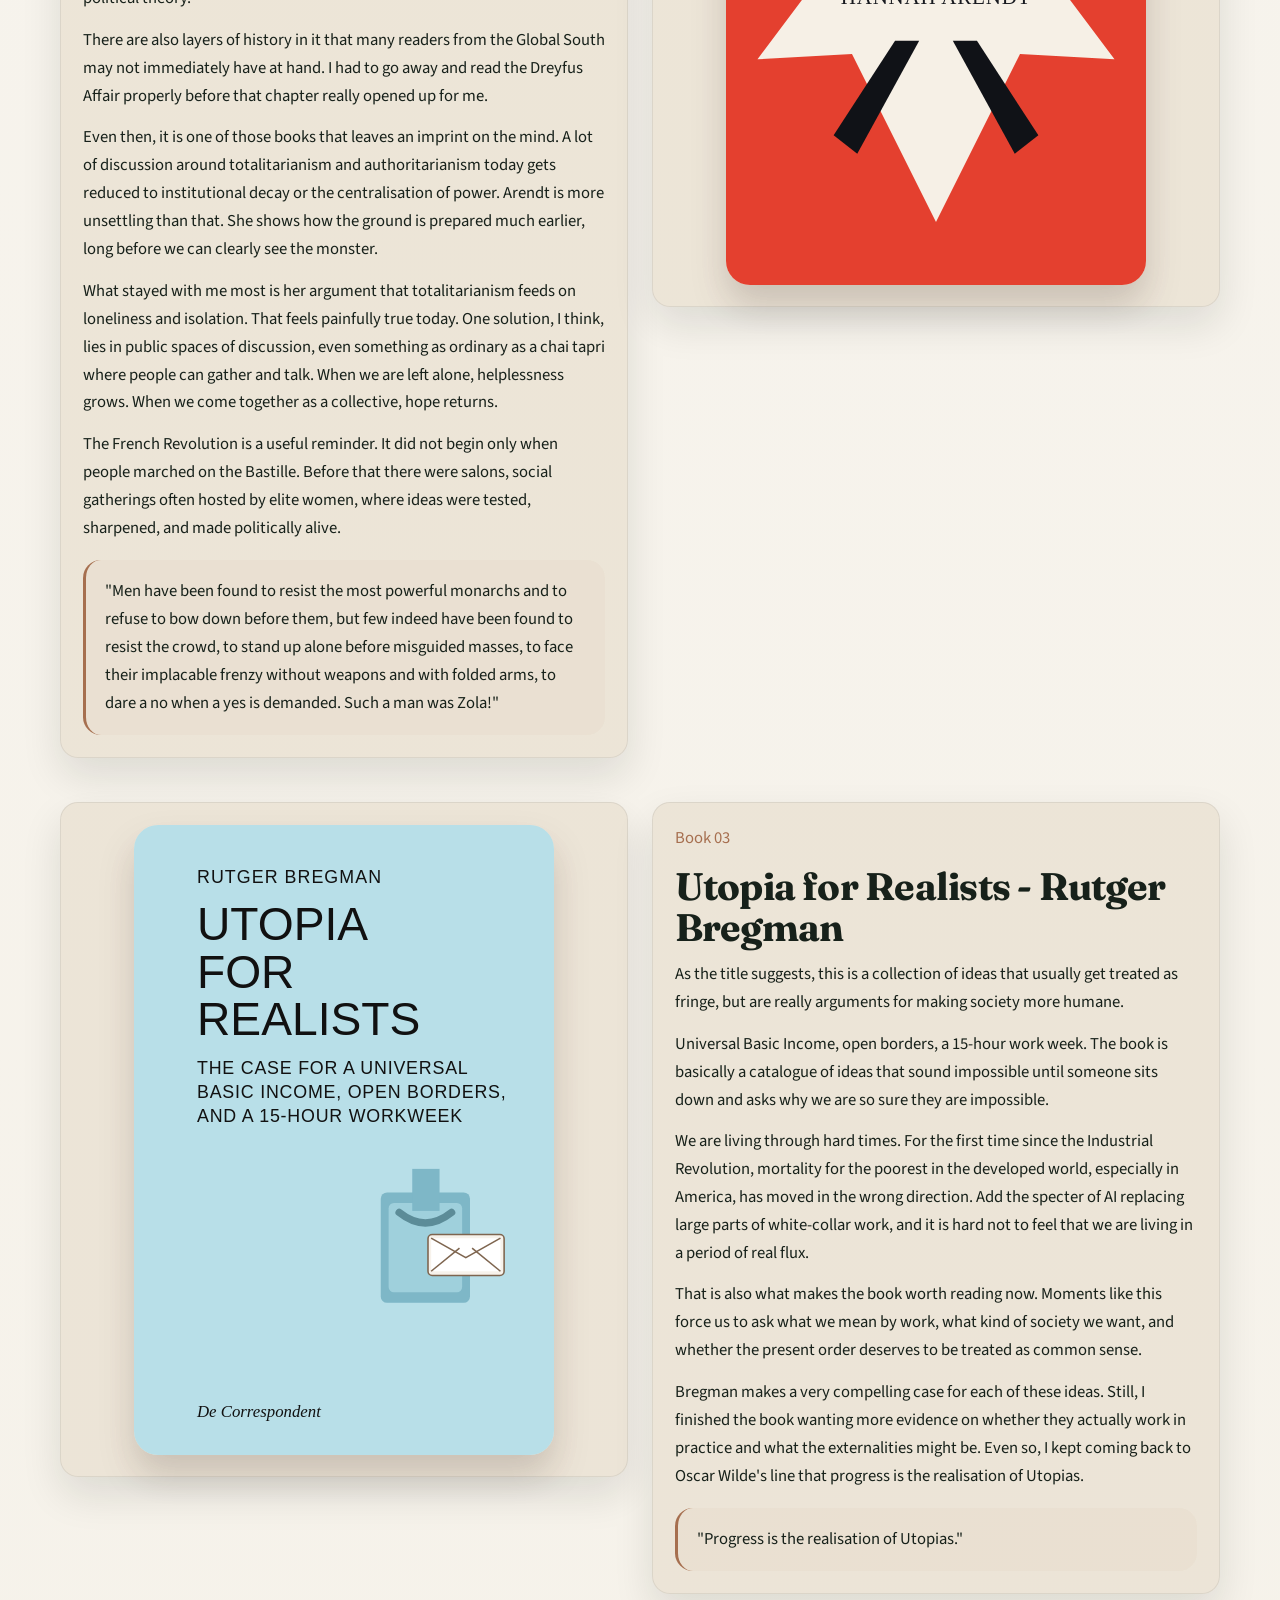
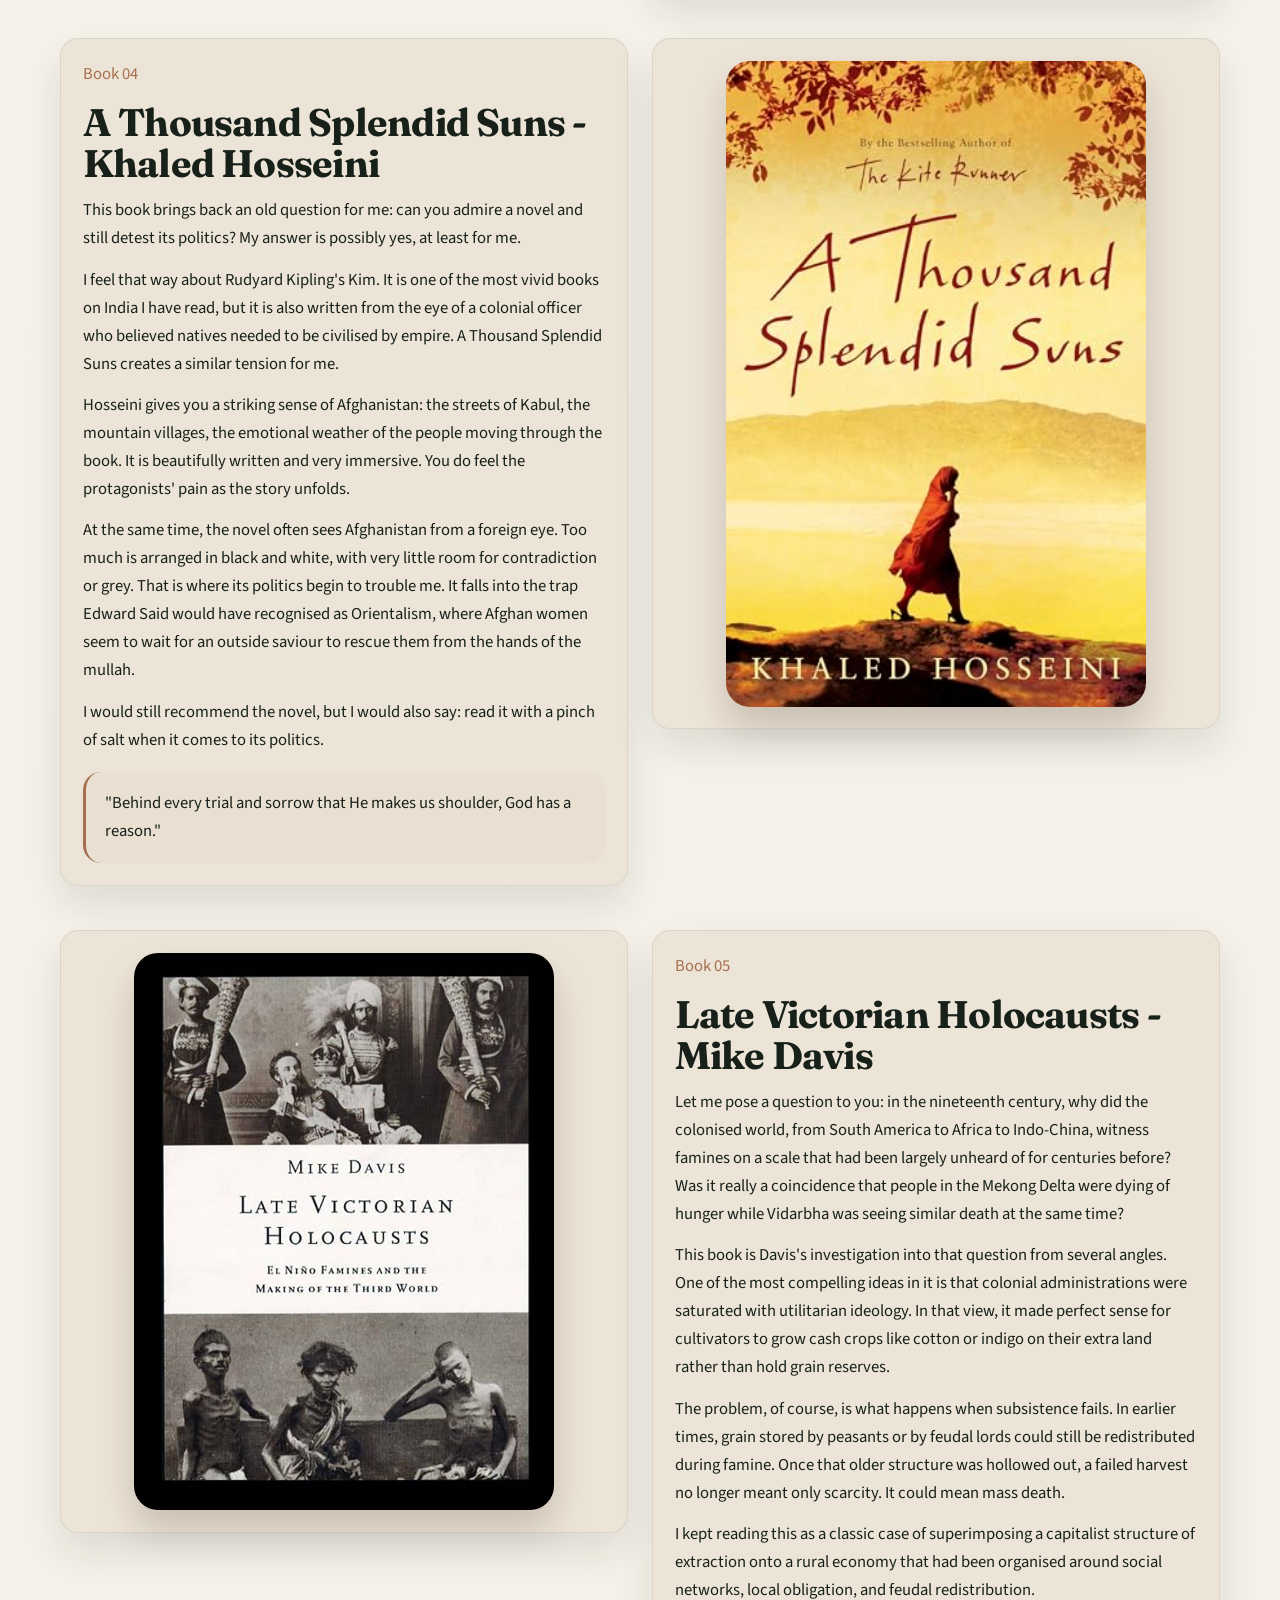
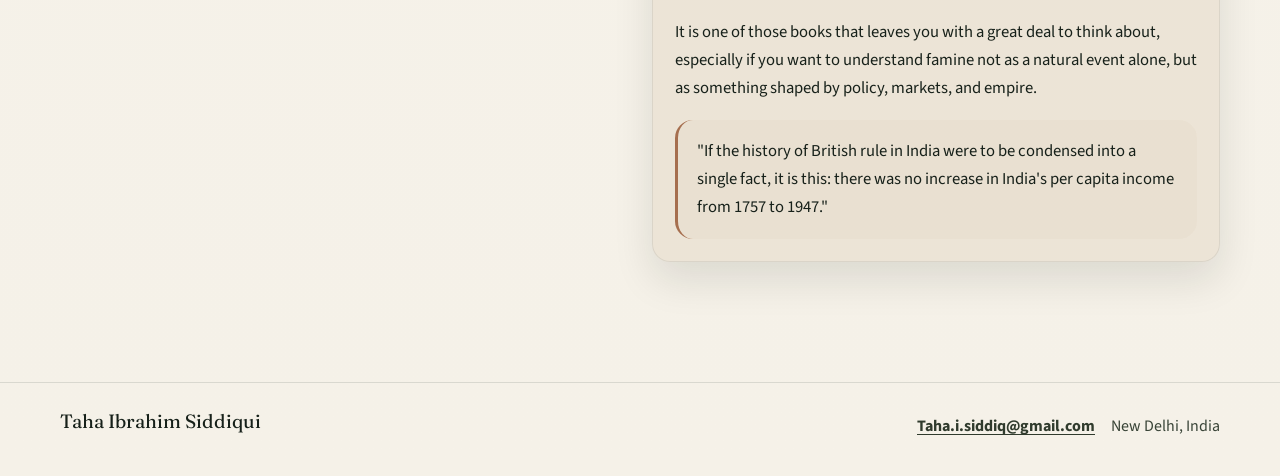
==== commit c5e68ff5: "Update reading intro and Ashoka dates" ====
--- a/reading.html
+++ b/reading.html
@@ -24,6 +24,6 @@
       JavaScript is required to render the reading page.
     </div>
   </noscript>
-  <script type="module" src="assets/js/reading.js?v=20260331c"></script>
+  <script type="module" src="assets/js/reading.js?v=20260331d"></script>
 </body>
 </html>
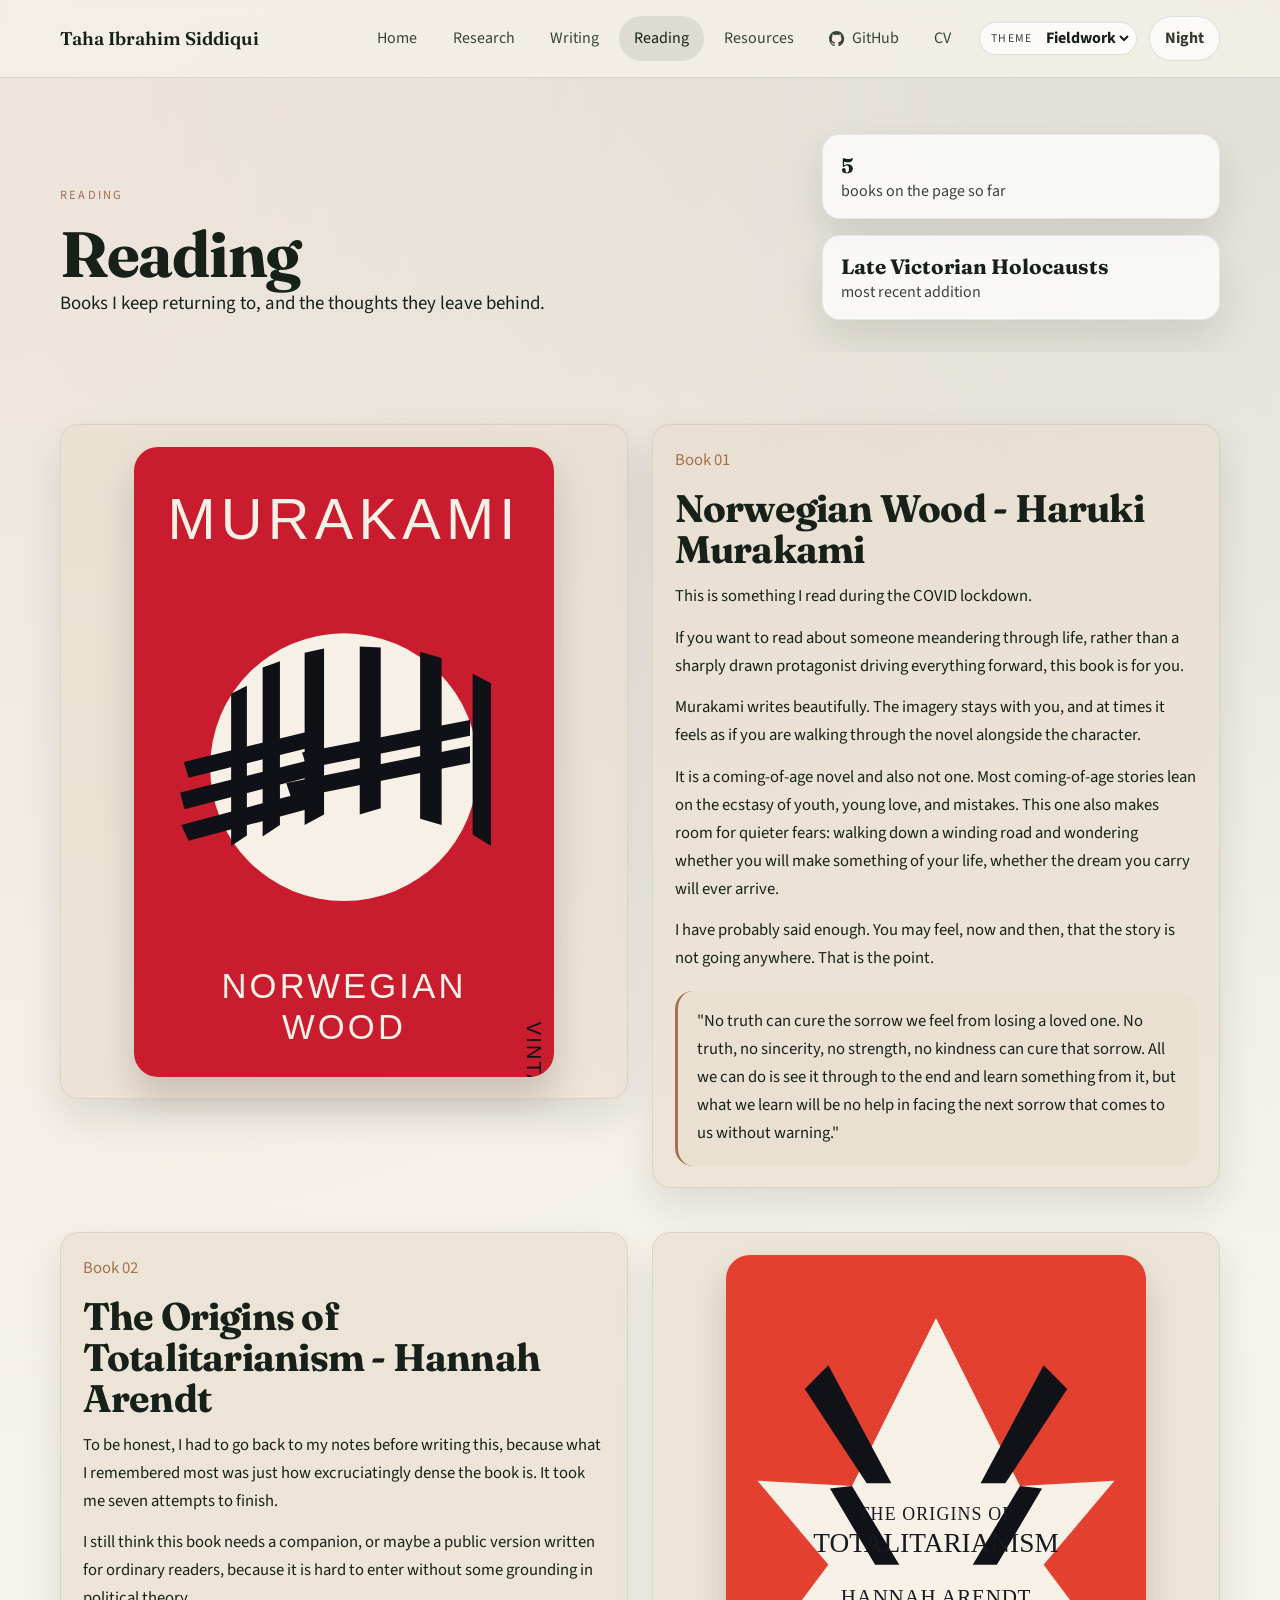
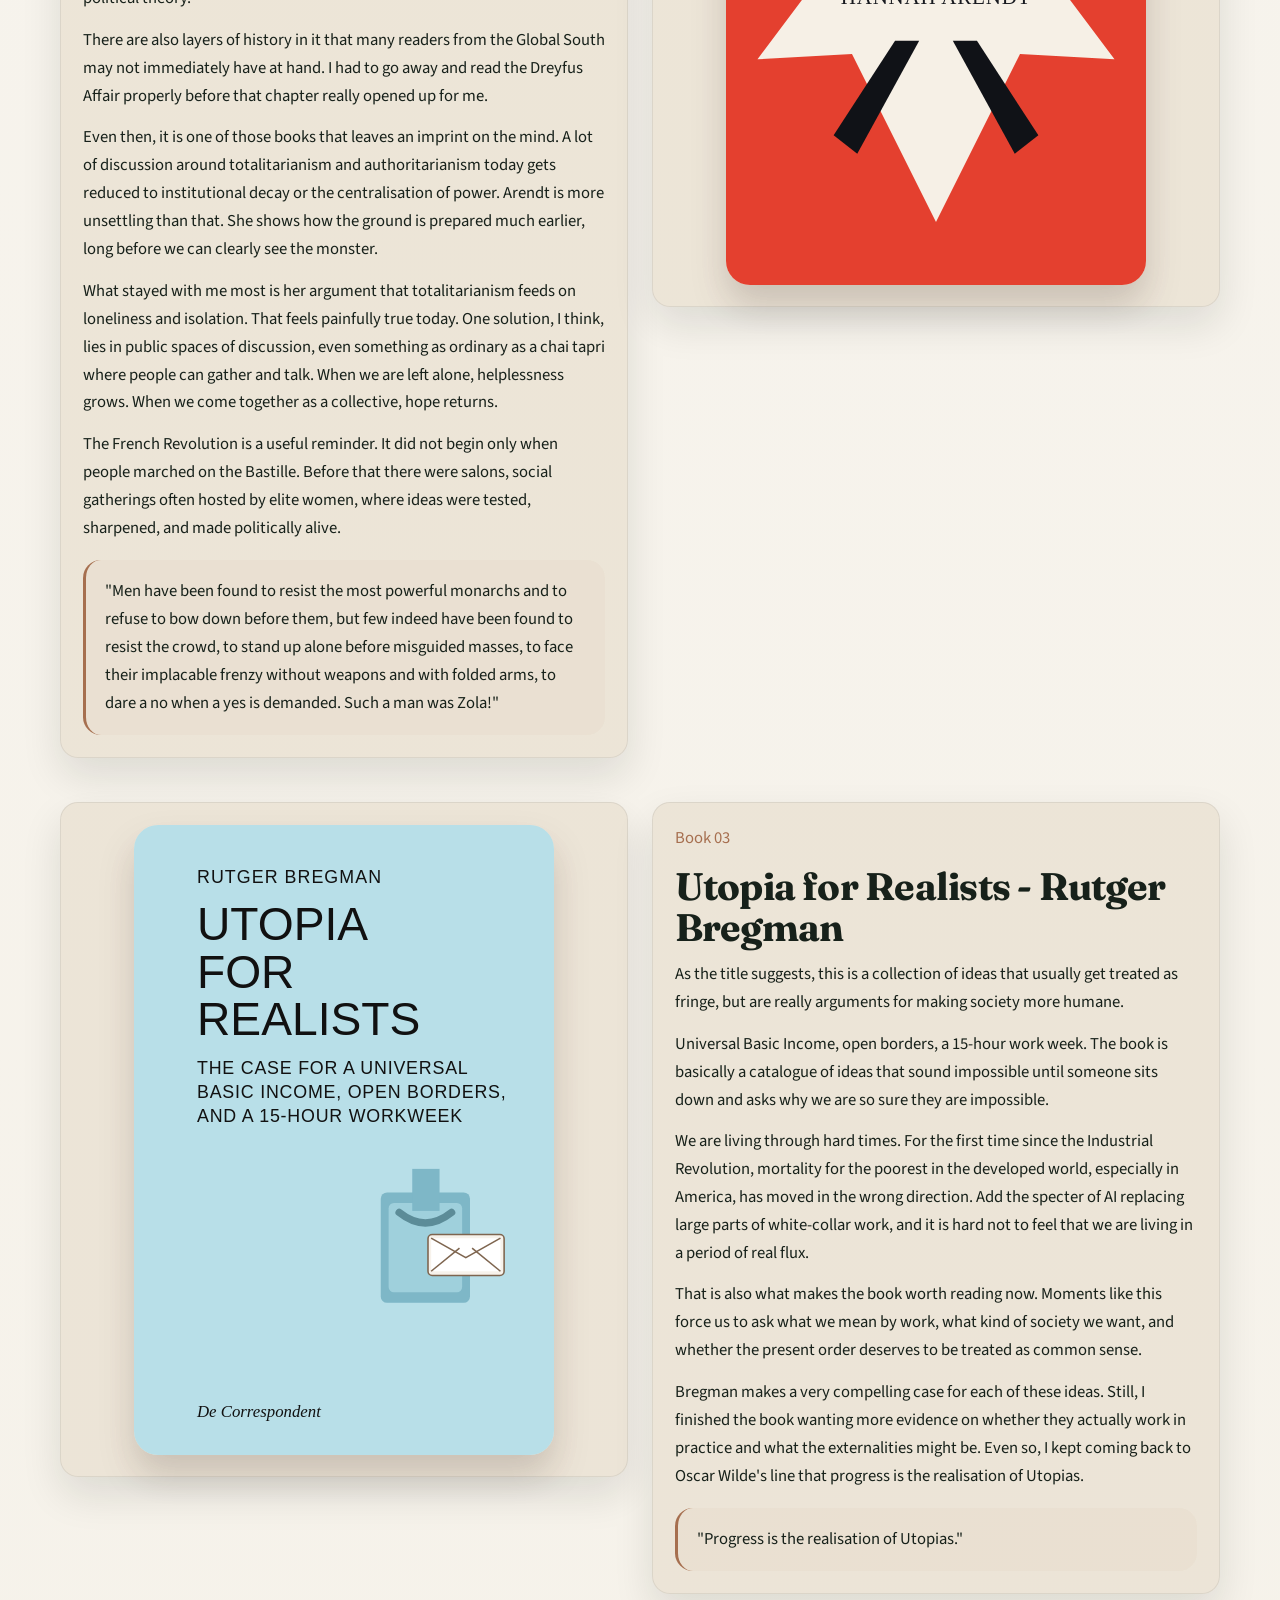
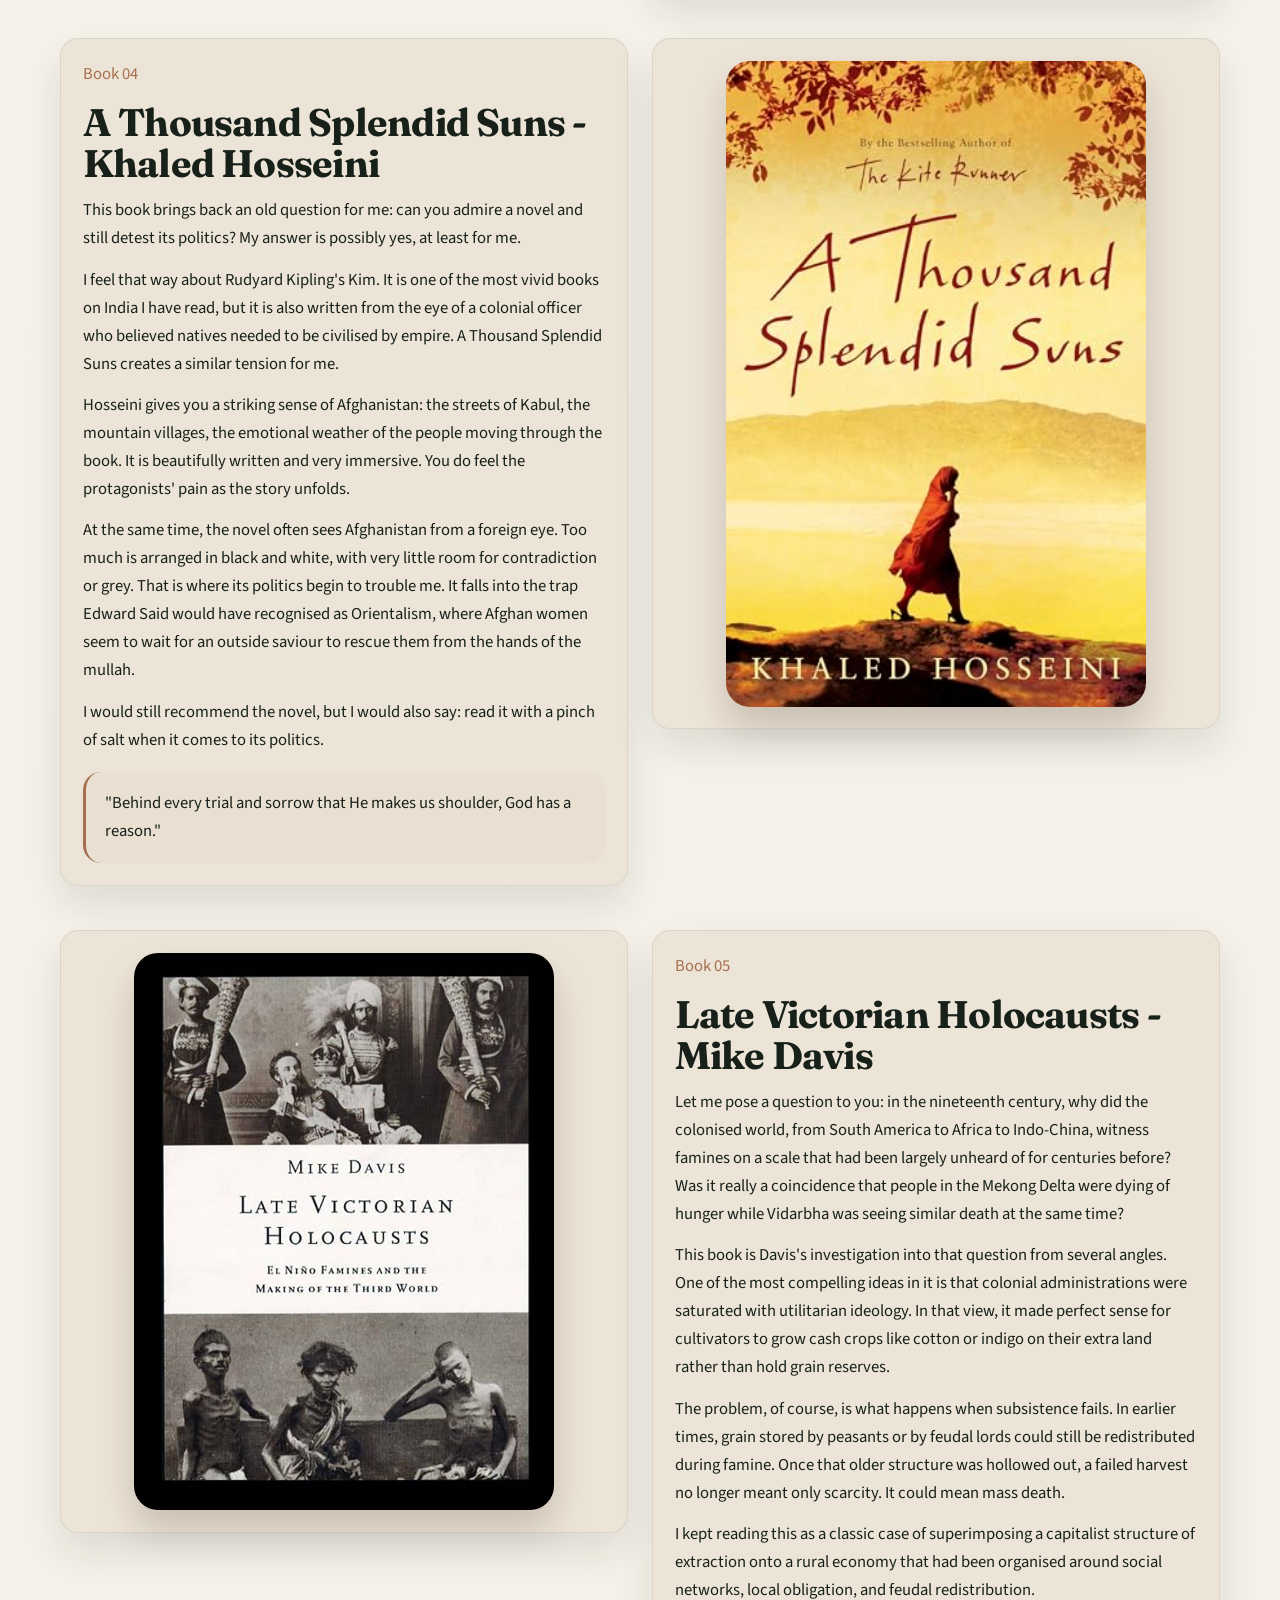
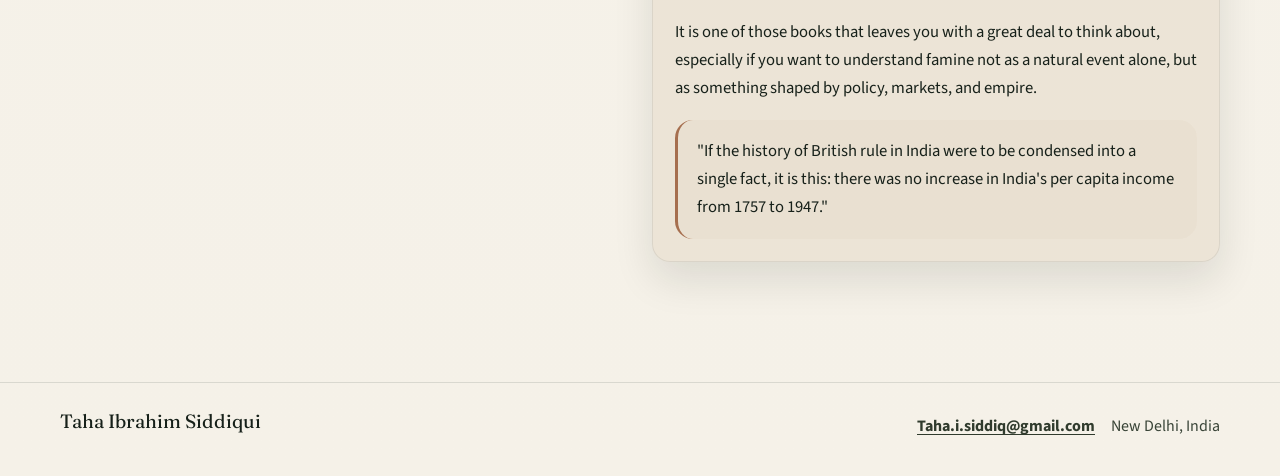
==== commit 7d0fdb93: "Add GitHub link to top navigation" ====
--- a/reading.html
+++ b/reading.html
@@ -9,7 +9,7 @@
   <link rel="preconnect" href="https://fonts.googleapis.com">
   <link rel="preconnect" href="https://fonts.gstatic.com" crossorigin>
   <link href="https://fonts.googleapis.com/css2?family=Fraunces:opsz,wght@9..144,400;9..144,500;9..144,600;9..144,700&family=Source+Sans+3:wght@400;500;600;700&display=swap" rel="stylesheet">
-  <link rel="stylesheet" href="assets/css/styles.css?v=20260327b">
+  <link rel="stylesheet" href="assets/css/styles.css?v=20260414a">
 </head>
 <body data-page="reading">
   <a class="skip-link" href="#main-content">Skip to content</a>
@@ -24,6 +24,6 @@
       JavaScript is required to render the reading page.
     </div>
   </noscript>
-  <script type="module" src="assets/js/reading.js?v=20260331d"></script>
+  <script type="module" src="assets/js/reading.js?v=20260414a"></script>
 </body>
 </html>
--- a/assets/css/styles.css
+++ b/assets/css/styles.css
@@ -263,11 +263,26 @@
 }
 
 .site-nav__link {
+  display: inline-flex;
+  align-items: center;
+  justify-content: center;
   text-decoration: none;
   color: var(--ink-soft);
   padding: 0.7rem 0.95rem;
   border-radius: 999px;
   transition: background-color var(--transition), color var(--transition), transform var(--transition);
+}
+
+.site-nav__label {
+  display: inline-flex;
+  align-items: center;
+  gap: 0.48rem;
+}
+
+.site-nav__icon {
+  width: 0.95rem;
+  height: 0.95rem;
+  flex: 0 0 auto;
 }
 
 .site-nav__link:hover,
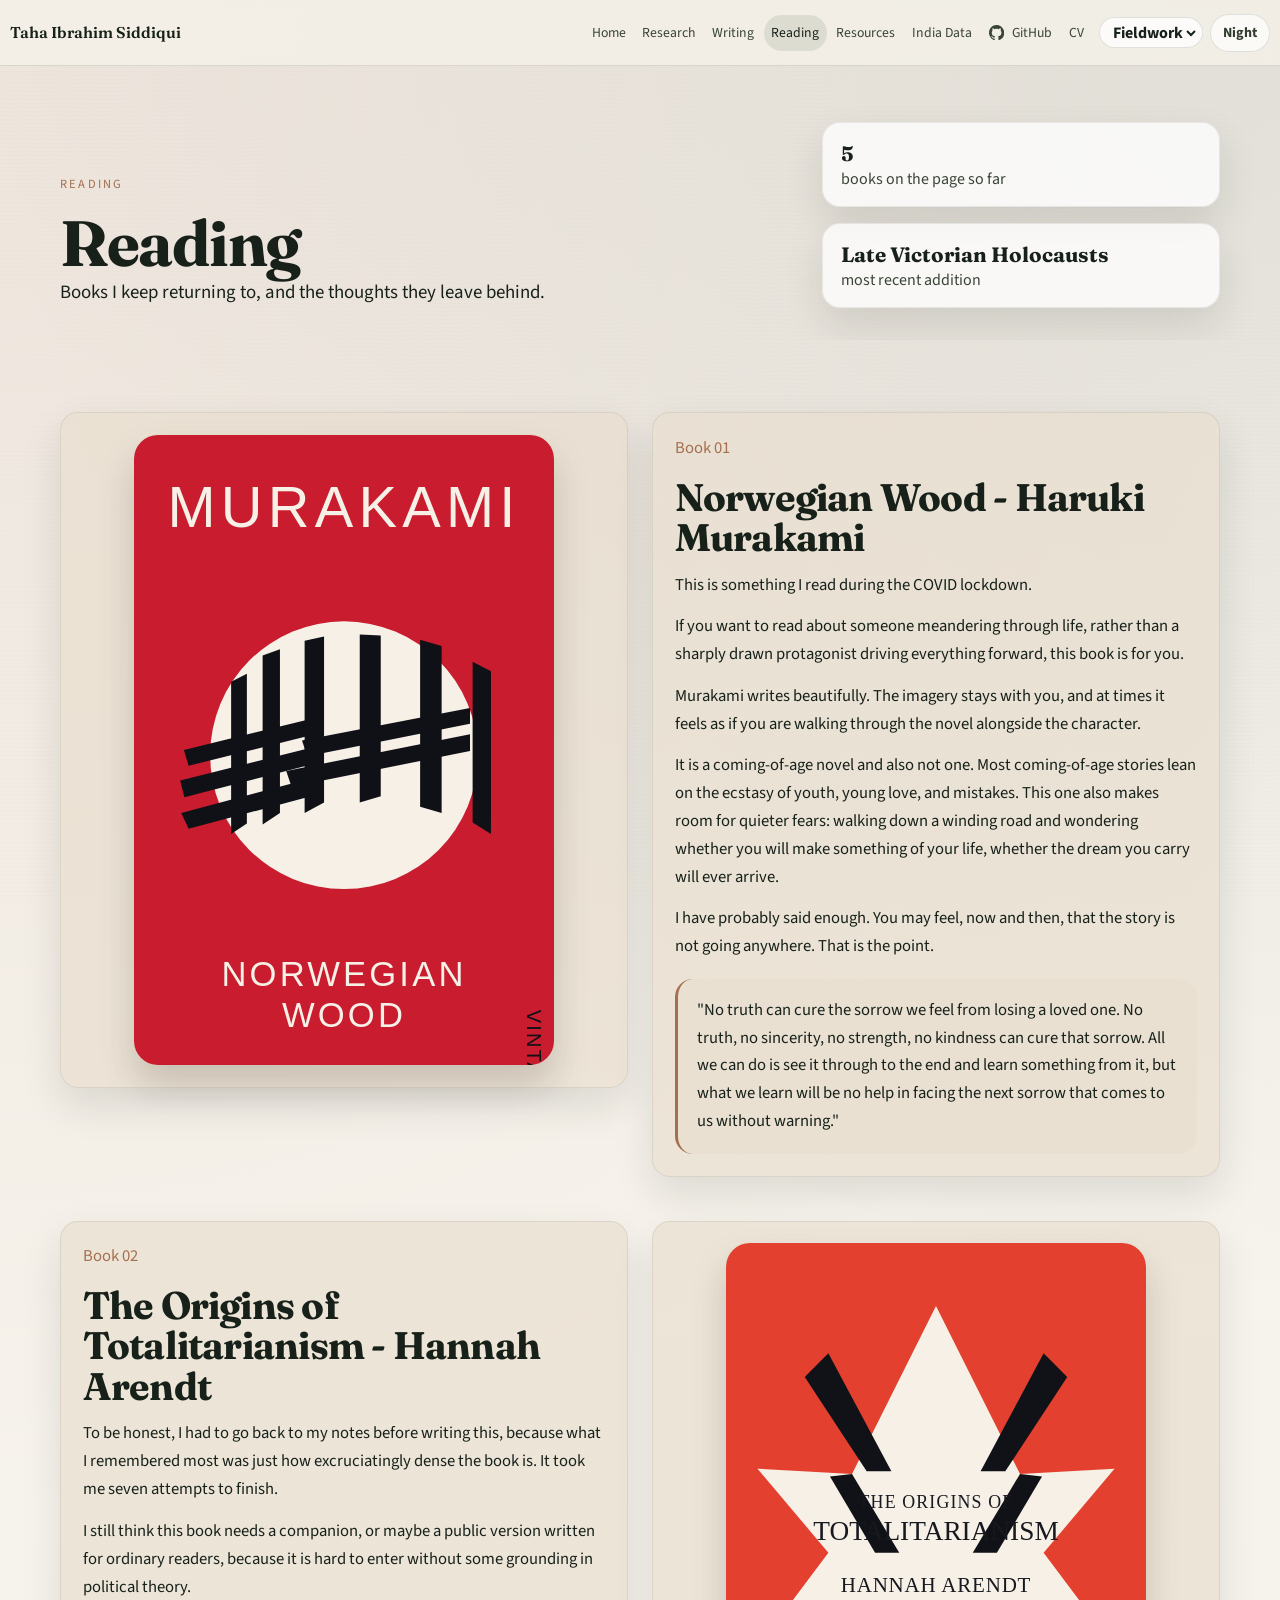
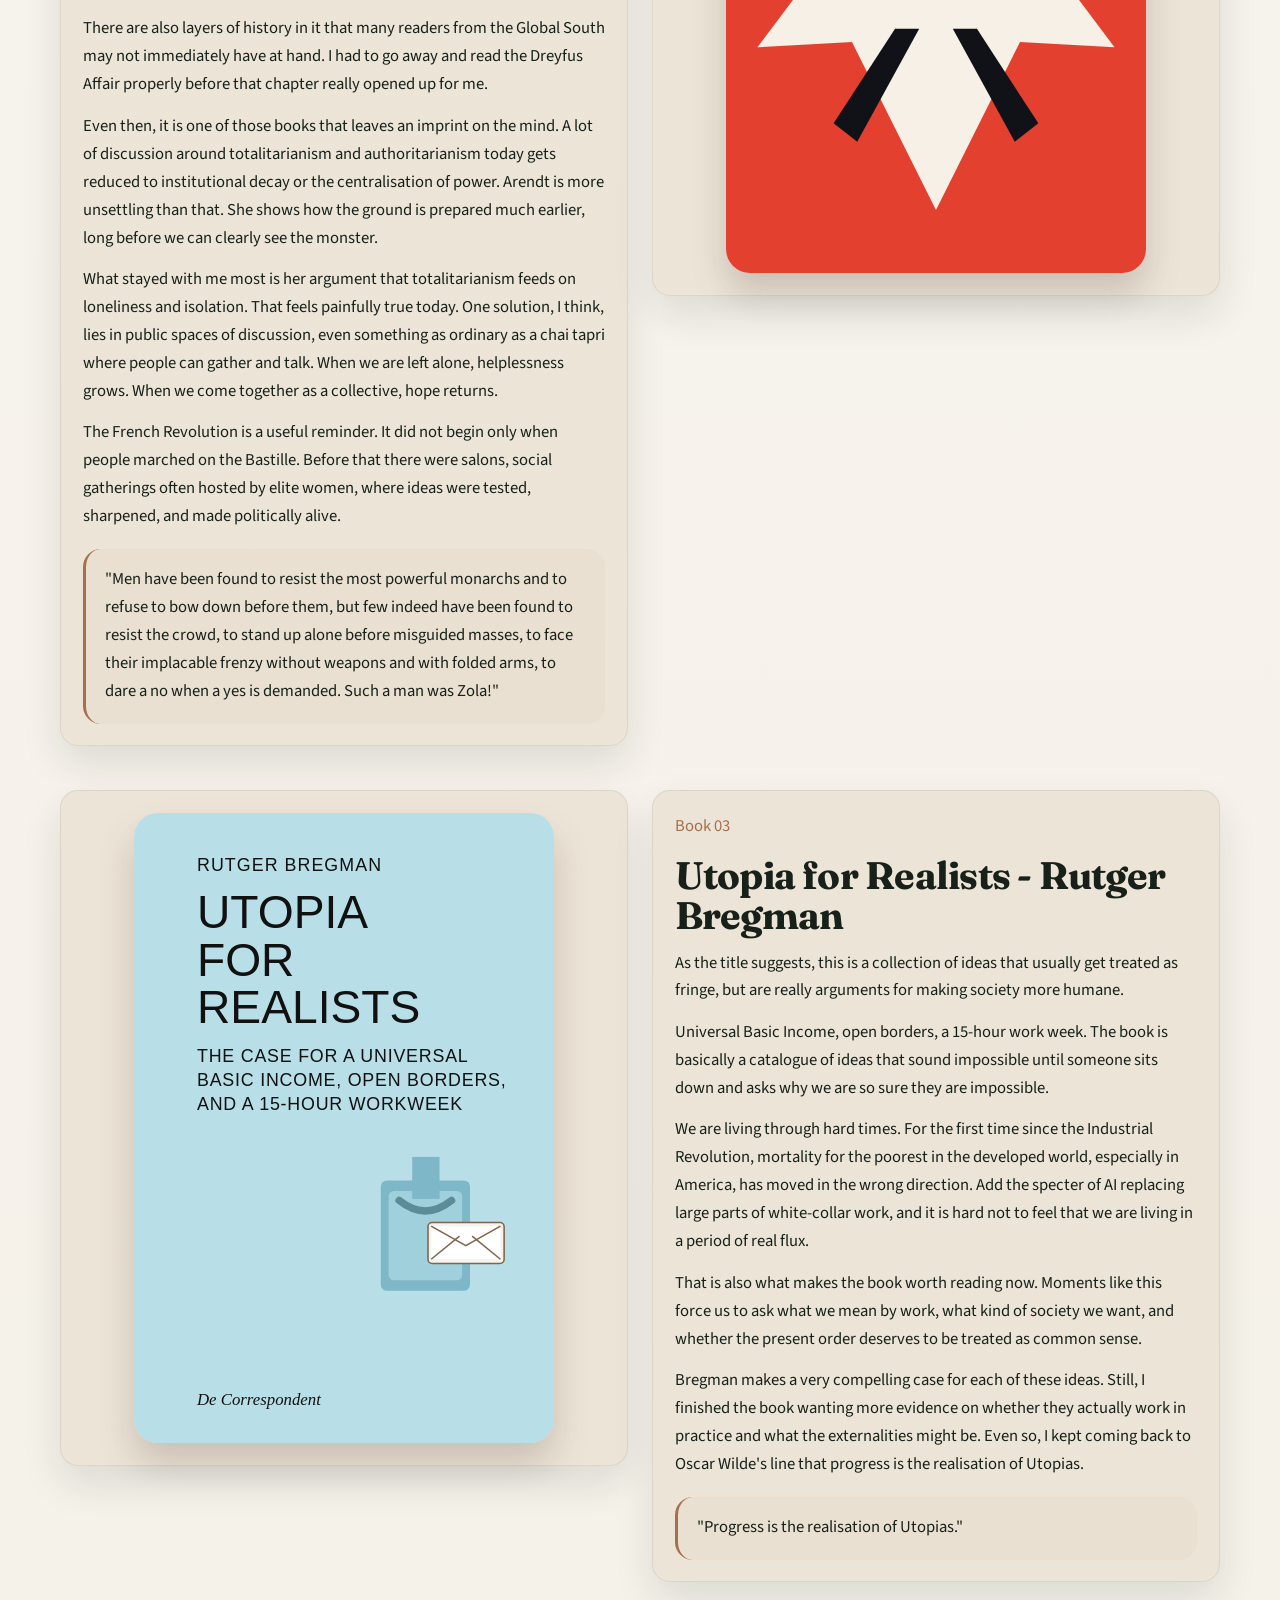
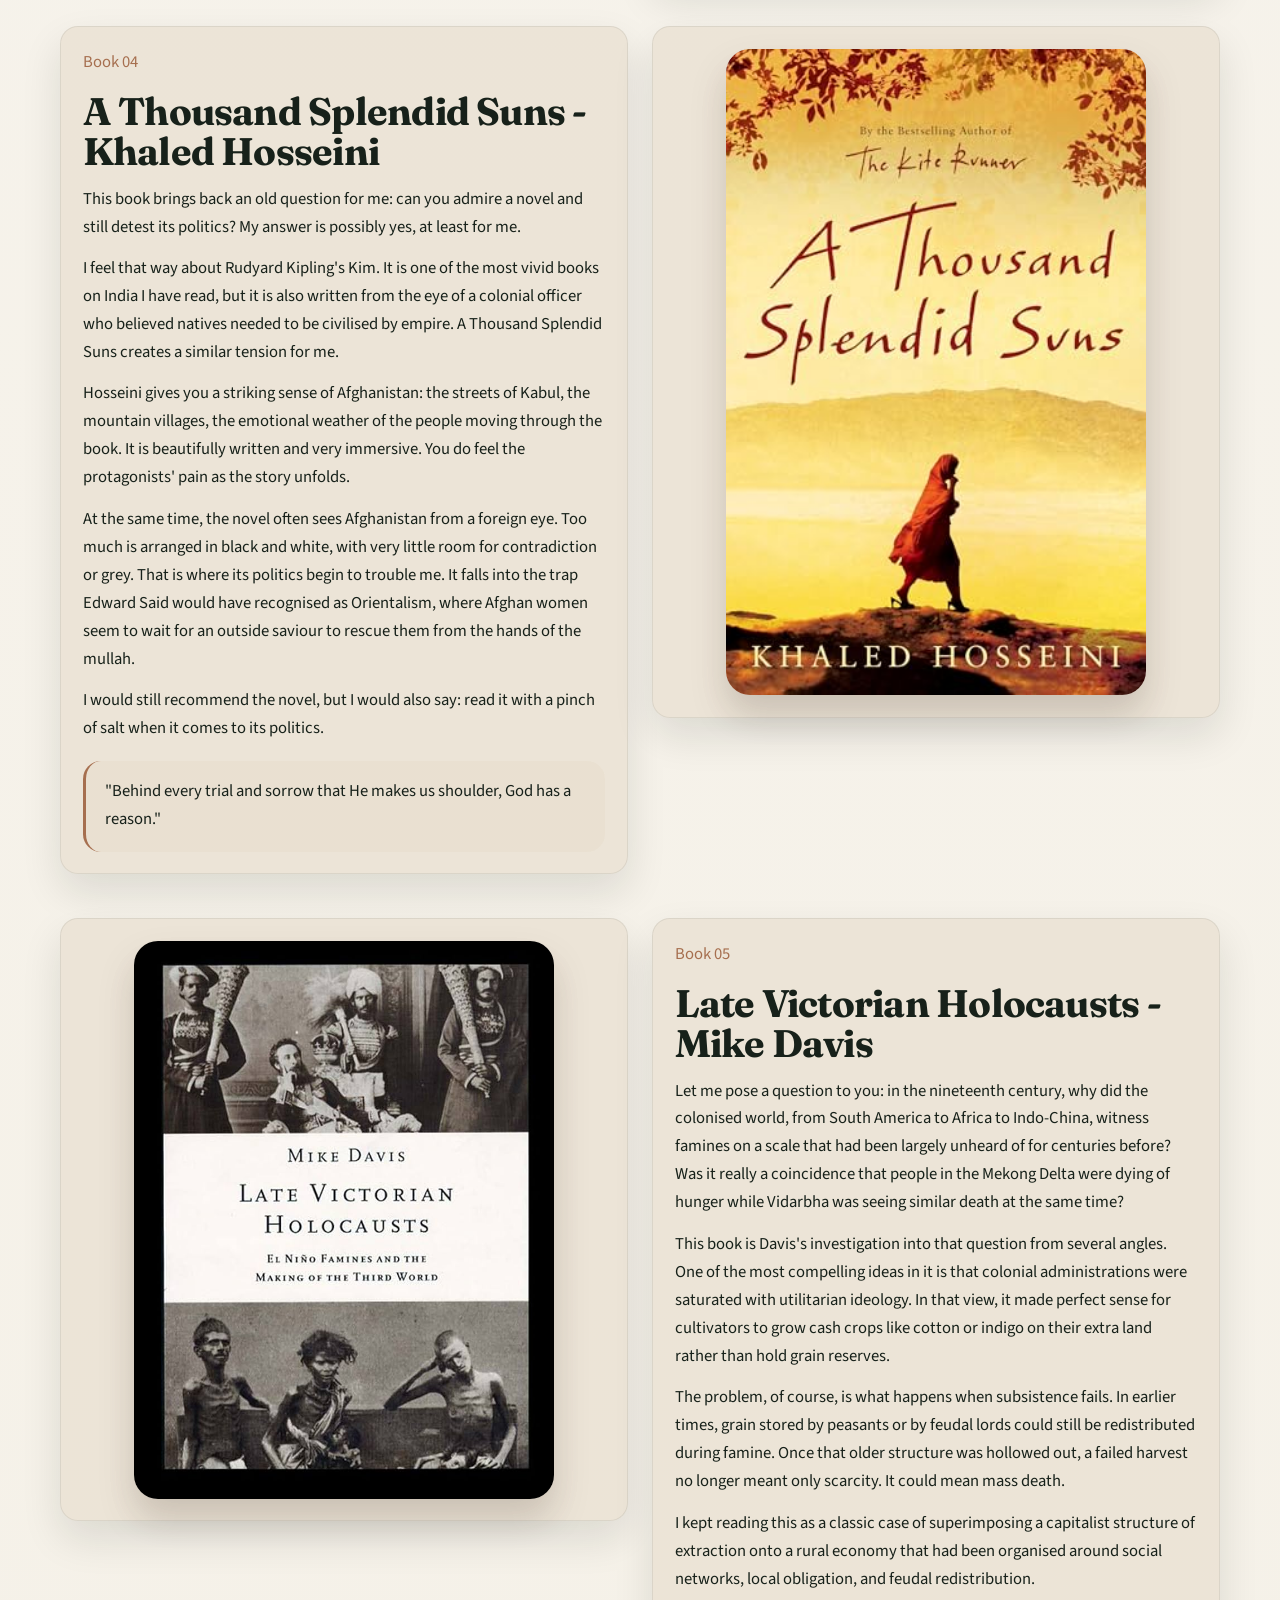
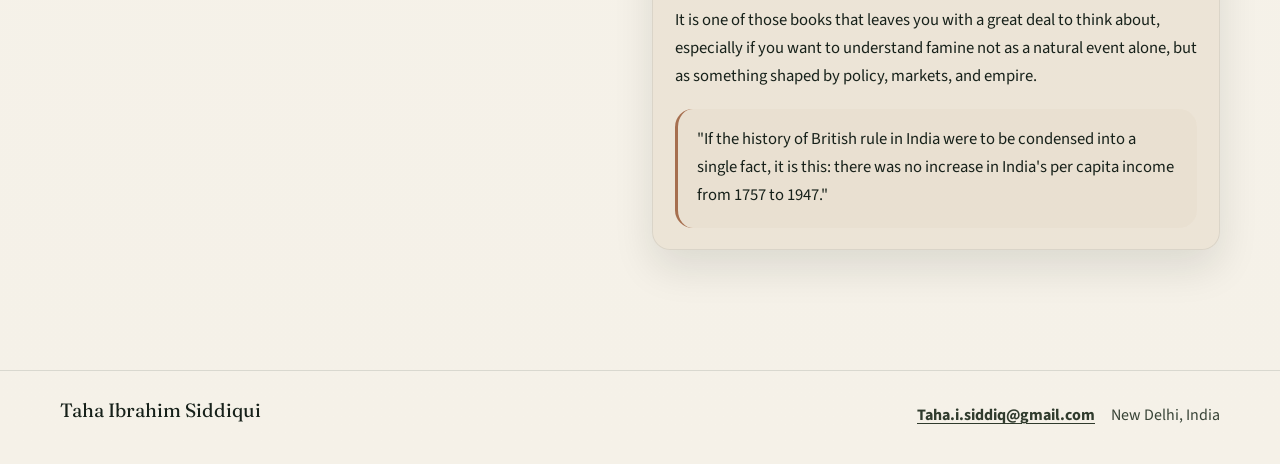
==== commit aa0ad4e9: "fix(header): keep primary nav on a single row Widen the header shell, tighten nav spacing, and raise" ====
--- a/reading.html
+++ b/reading.html
@@ -9,7 +9,7 @@
   <link rel="preconnect" href="https://fonts.googleapis.com">
   <link rel="preconnect" href="https://fonts.gstatic.com" crossorigin>
   <link href="https://fonts.googleapis.com/css2?family=Fraunces:opsz,wght@9..144,400;9..144,500;9..144,600;9..144,700&family=Source+Sans+3:wght@400;500;600;700&display=swap" rel="stylesheet">
-  <link rel="stylesheet" href="assets/css/styles.css?v=20260414a">
+  <link rel="stylesheet" href="assets/css/styles.css?v=20260711a">
 </head>
 <body data-page="reading">
   <a class="skip-link" href="#main-content">Skip to content</a>
--- a/assets/css/styles.css
+++ b/assets/css/styles.css
@@ -222,18 +222,29 @@
   border-bottom: 1px solid var(--line);
 }
 
+/* Wider than page shell so the full nav row fits on one line. */
+.site-header > .shell {
+  width: min(1480px, calc(100vw - 1.25rem));
+}
+
 .site-header__inner {
   display: flex;
   align-items: center;
   justify-content: space-between;
-  gap: 1rem;
-  padding: 1rem 0;
+  gap: 0.75rem;
+  padding: 0.85rem 0;
+  flex-wrap: nowrap;
+  min-width: 0;
 }
 
 .site-header__cluster {
   display: flex;
   align-items: center;
-  gap: 0.75rem;
+  gap: 0.45rem;
+  flex: 1 1 auto;
+  justify-content: flex-end;
+  min-width: 0;
+  flex-wrap: nowrap;
 }
 
 .brand {
@@ -241,6 +252,8 @@
   flex-direction: column;
   gap: 0.1rem;
   text-decoration: none;
+  flex: 0 0 auto;
+  white-space: nowrap;
 }
 
 .brand__eyebrow {
@@ -252,14 +265,16 @@
 
 .brand__name {
   font-family: "Fraunces", serif;
-  font-size: 1.15rem;
+  font-size: 1.05rem;
   font-weight: 600;
 }
 
 .site-nav {
   display: flex;
   align-items: center;
-  gap: 0.3rem;
+  gap: 0.1rem;
+  flex-wrap: nowrap;
+  min-width: 0;
 }
 
 .site-nav__link {
@@ -268,8 +283,10 @@
   justify-content: center;
   text-decoration: none;
   color: var(--ink-soft);
-  padding: 0.7rem 0.95rem;
+  padding: 0.55rem 0.62rem;
   border-radius: 999px;
+  font-size: 0.92rem;
+  white-space: nowrap;
   transition: background-color var(--transition), color var(--transition), transform var(--transition);
 }
 
@@ -295,16 +312,17 @@
 .theme-switcher {
   display: inline-flex;
   align-items: center;
-  gap: 0.55rem;
-  padding: 0.2rem 0.25rem 0.2rem 0.7rem;
+  gap: 0.4rem;
+  padding: 0.15rem 0.2rem 0.15rem 0.55rem;
   border-radius: 999px;
   border: 1px solid var(--line);
   background: var(--surface);
+  flex: 0 0 auto;
 }
 
 .theme-switcher__label {
-  font-size: 0.74rem;
-  letter-spacing: 0.12em;
+  font-size: 0.7rem;
+  letter-spacing: 0.1em;
   text-transform: uppercase;
   color: var(--ink-soft);
 }
@@ -322,9 +340,12 @@
   background: var(--theme-toggle-bg);
   color: var(--theme-toggle-text);
   border-radius: 999px;
-  padding: 0.65rem 0.95rem;
+  padding: 0.5rem 0.75rem;
   font-weight: 700;
+  font-size: 0.88rem;
   cursor: pointer;
+  flex: 0 0 auto;
+  white-space: nowrap;
   transition: transform var(--transition), background-color var(--transition), color var(--transition), border-color var(--transition);
 }
 
@@ -815,11 +836,16 @@
   background: transparent;
   padding: 0;
   cursor: pointer;
+  display: block;
+  width: 100%;
+  border-radius: 24px;
+  overflow: hidden;
 }
 
 .carousel-slide img {
   width: 100%;
-  max-height: min(62vh, 520px);
+  height: clamp(18rem, 52vw, 32rem);
+  max-height: 62vh;
   object-fit: contain;
   border-radius: 24px;
   background: var(--gallery-frame);
@@ -1208,6 +1234,22 @@
   }
 }
 
+/* Compact header chrome before the mobile menu takes over. */
+@media (max-width: 1280px) {
+  .theme-switcher__label {
+    display: none;
+  }
+
+  .site-nav__link {
+    padding: 0.5rem 0.48rem;
+    font-size: 0.86rem;
+  }
+
+  .brand__name {
+    font-size: 0.98rem;
+  }
+}
+
 @media (max-width: 980px) {
   .hero-grid,
   .compact-hero,
@@ -1227,14 +1269,14 @@
   }
 }
 
-@media (max-width: 760px) {
+@media (max-width: 900px) {
   .nav-toggle {
     display: inline-flex;
   }
 
   .site-header__inner {
     position: relative;
-    align-items: flex-start;
+    align-items: center;
   }
 
   .brand__eyebrow,
@@ -1260,6 +1302,7 @@
     display: none;
     flex-direction: column;
     align-items: stretch;
+    flex-wrap: wrap;
   }
 
   .site-nav--open {
@@ -1268,6 +1311,8 @@
 
   .site-nav__link {
     width: 100%;
+    font-size: 0.95rem;
+    padding: 0.7rem 0.95rem;
   }
 
   .page-hero--home {
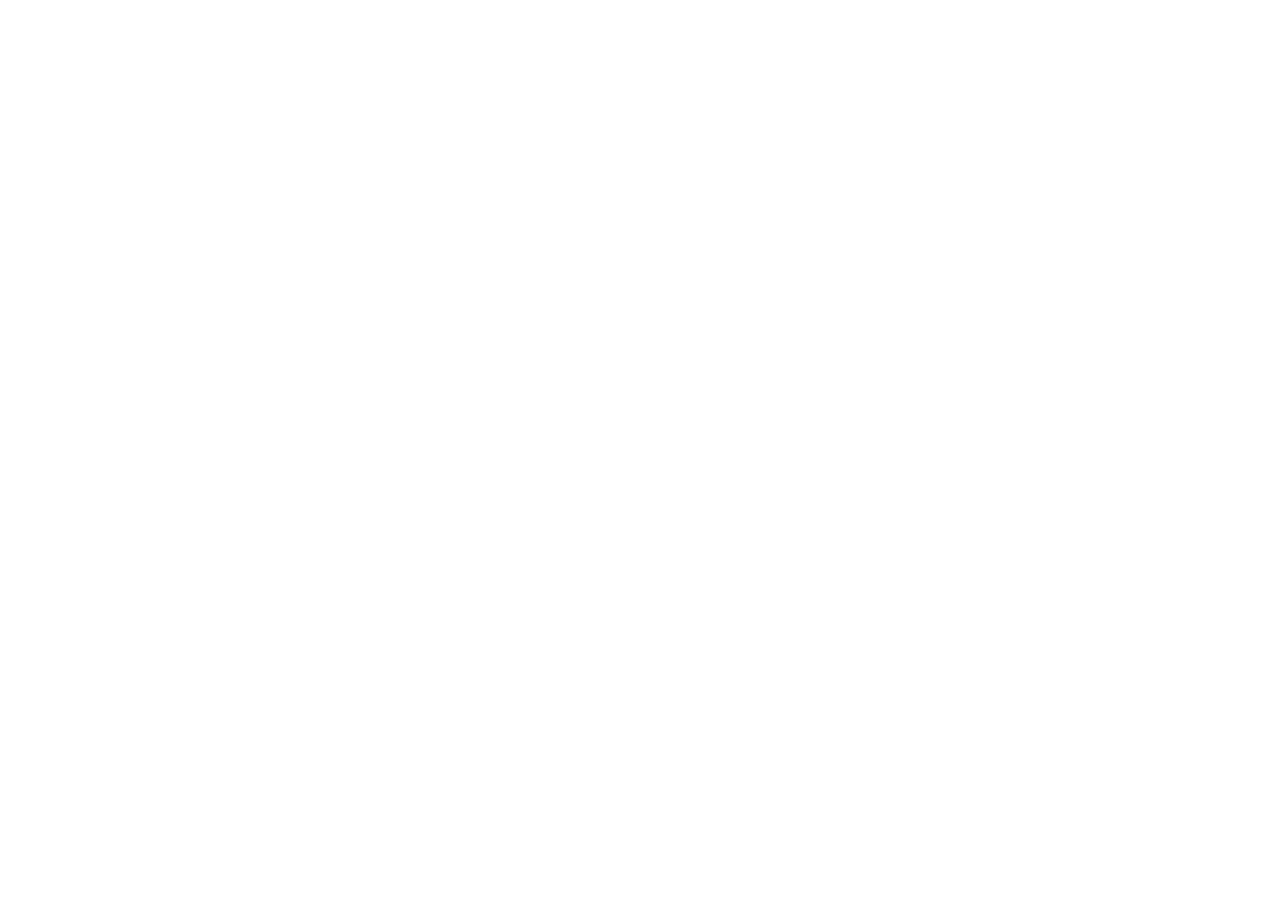
==== commit 3bbe492f: "feat: redirect personal site to custom domain Point old GitHub Pages project-site URLs to the new ta" ====
--- a/reading.html
+++ b/reading.html
@@ -1,29 +1,16 @@
-<!DOCTYPE html>
+<!doctype html>
 <html lang="en">
 <head>
   <meta charset="utf-8">
   <meta name="viewport" content="width=device-width, initial-scale=1">
-  <meta name="description" content="Reading notes and favorite books by Taha Ibrahim Siddiqui.">
-  <meta name="theme-color" content="#4e5a46">
-  <title>Reading | Taha Ibrahim Siddiqui</title>
-  <link rel="preconnect" href="https://fonts.googleapis.com">
-  <link rel="preconnect" href="https://fonts.gstatic.com" crossorigin>
-  <link href="https://fonts.googleapis.com/css2?family=Fraunces:opsz,wght@9..144,400;9..144,500;9..144,600;9..144,700&family=Source+Sans+3:wght@400;500;600;700&display=swap" rel="stylesheet">
-  <link rel="stylesheet" href="assets/css/styles.css?v=20260711a">
+  <title>Redirecting to Reading</title>
+  <link rel="canonical" href="https://tahaibrahim.in/reading.html">
+  <meta http-equiv="refresh" content="0; url=https://tahaibrahim.in/reading.html">
+  <script>
+    location.replace("https://tahaibrahim.in/reading.html" + location.search + location.hash);
+  </script>
 </head>
-<body data-page="reading">
-  <a class="skip-link" href="#main-content">Skip to content</a>
-  <header class="site-header" id="site-header"></header>
-  <main id="main-content">
-    <section class="page-hero page-hero--compact reveal" id="page-hero"></section>
-    <section class="section-shell reveal" id="reading-page"></section>
-  </main>
-  <footer class="site-footer" id="site-footer"></footer>
-  <noscript>
-    <div class="noscript-banner">
-      JavaScript is required to render the reading page.
-    </div>
-  </noscript>
-  <script type="module" src="assets/js/reading.js?v=20260414a"></script>
+<body>
+  <p>Redirecting to <a href="https://tahaibrahim.in/reading.html">tahaibrahim.in/reading.html</a>.</p>
 </body>
 </html>
